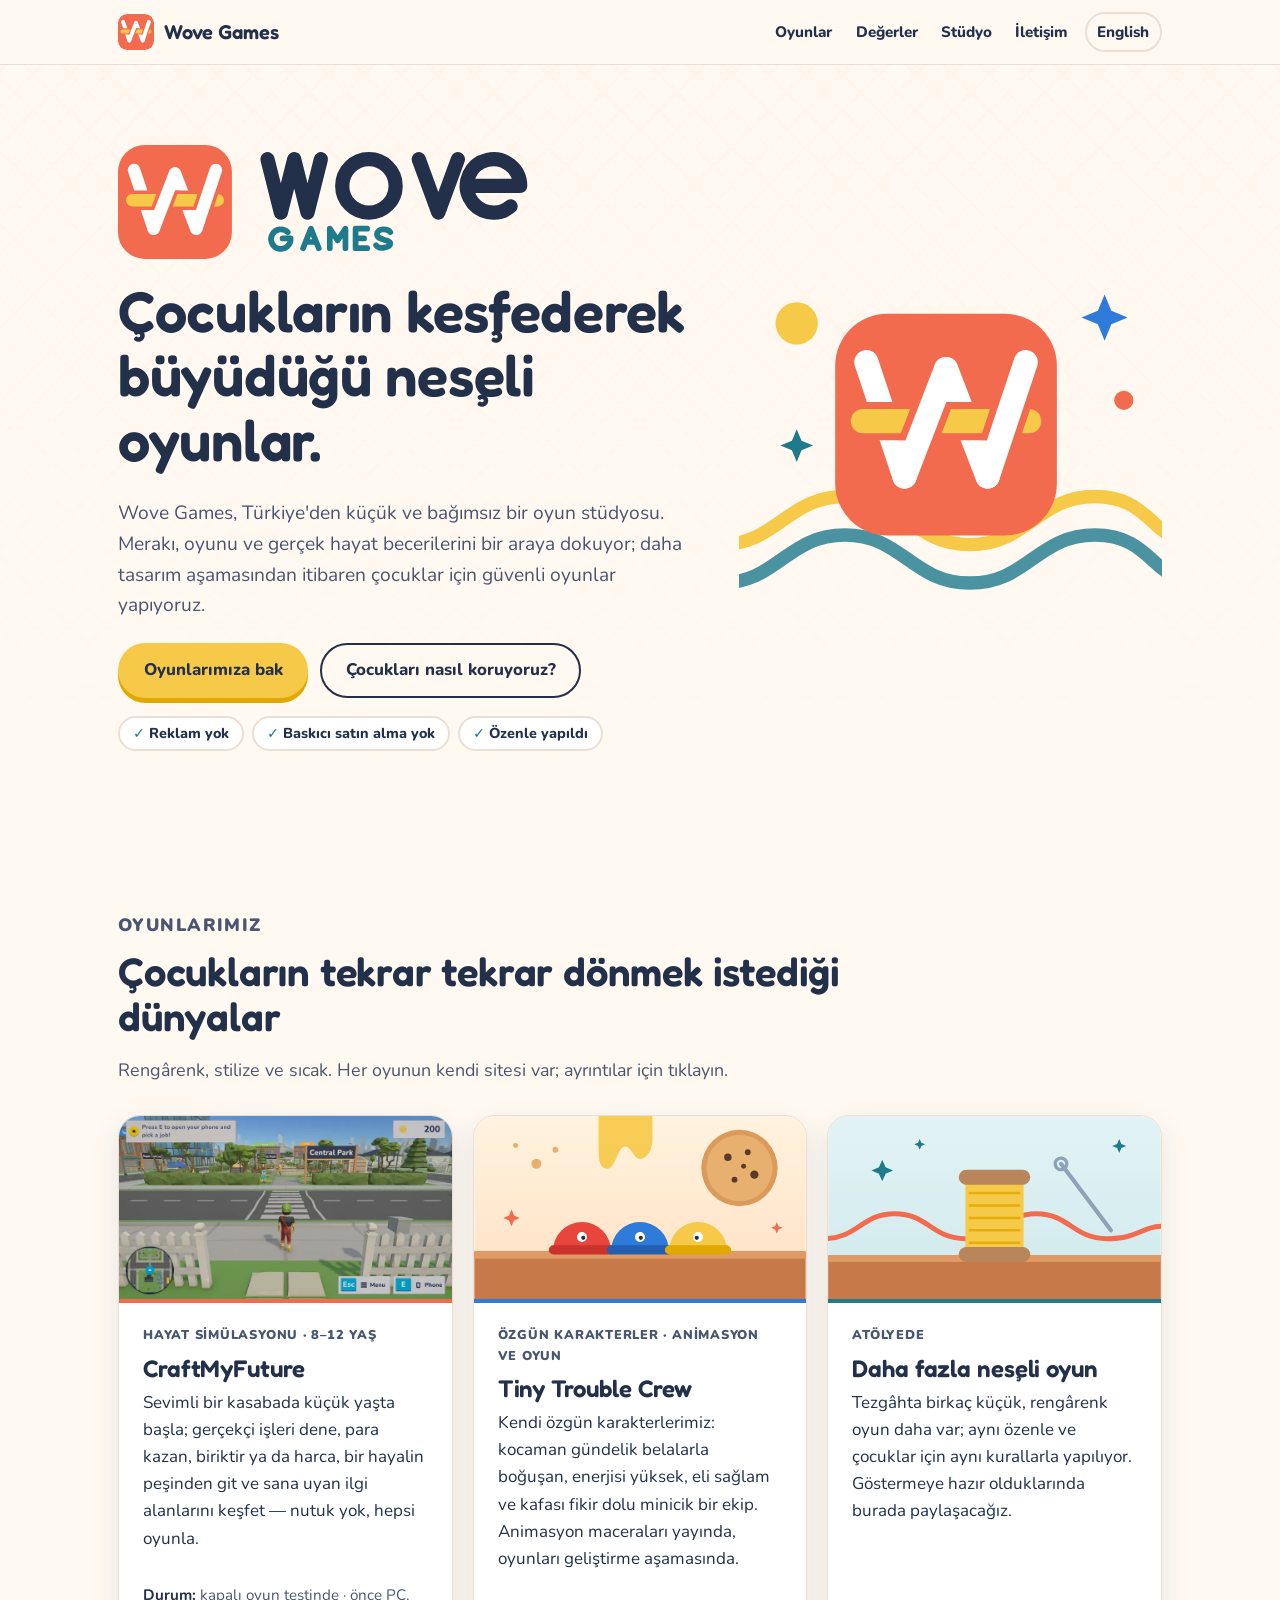
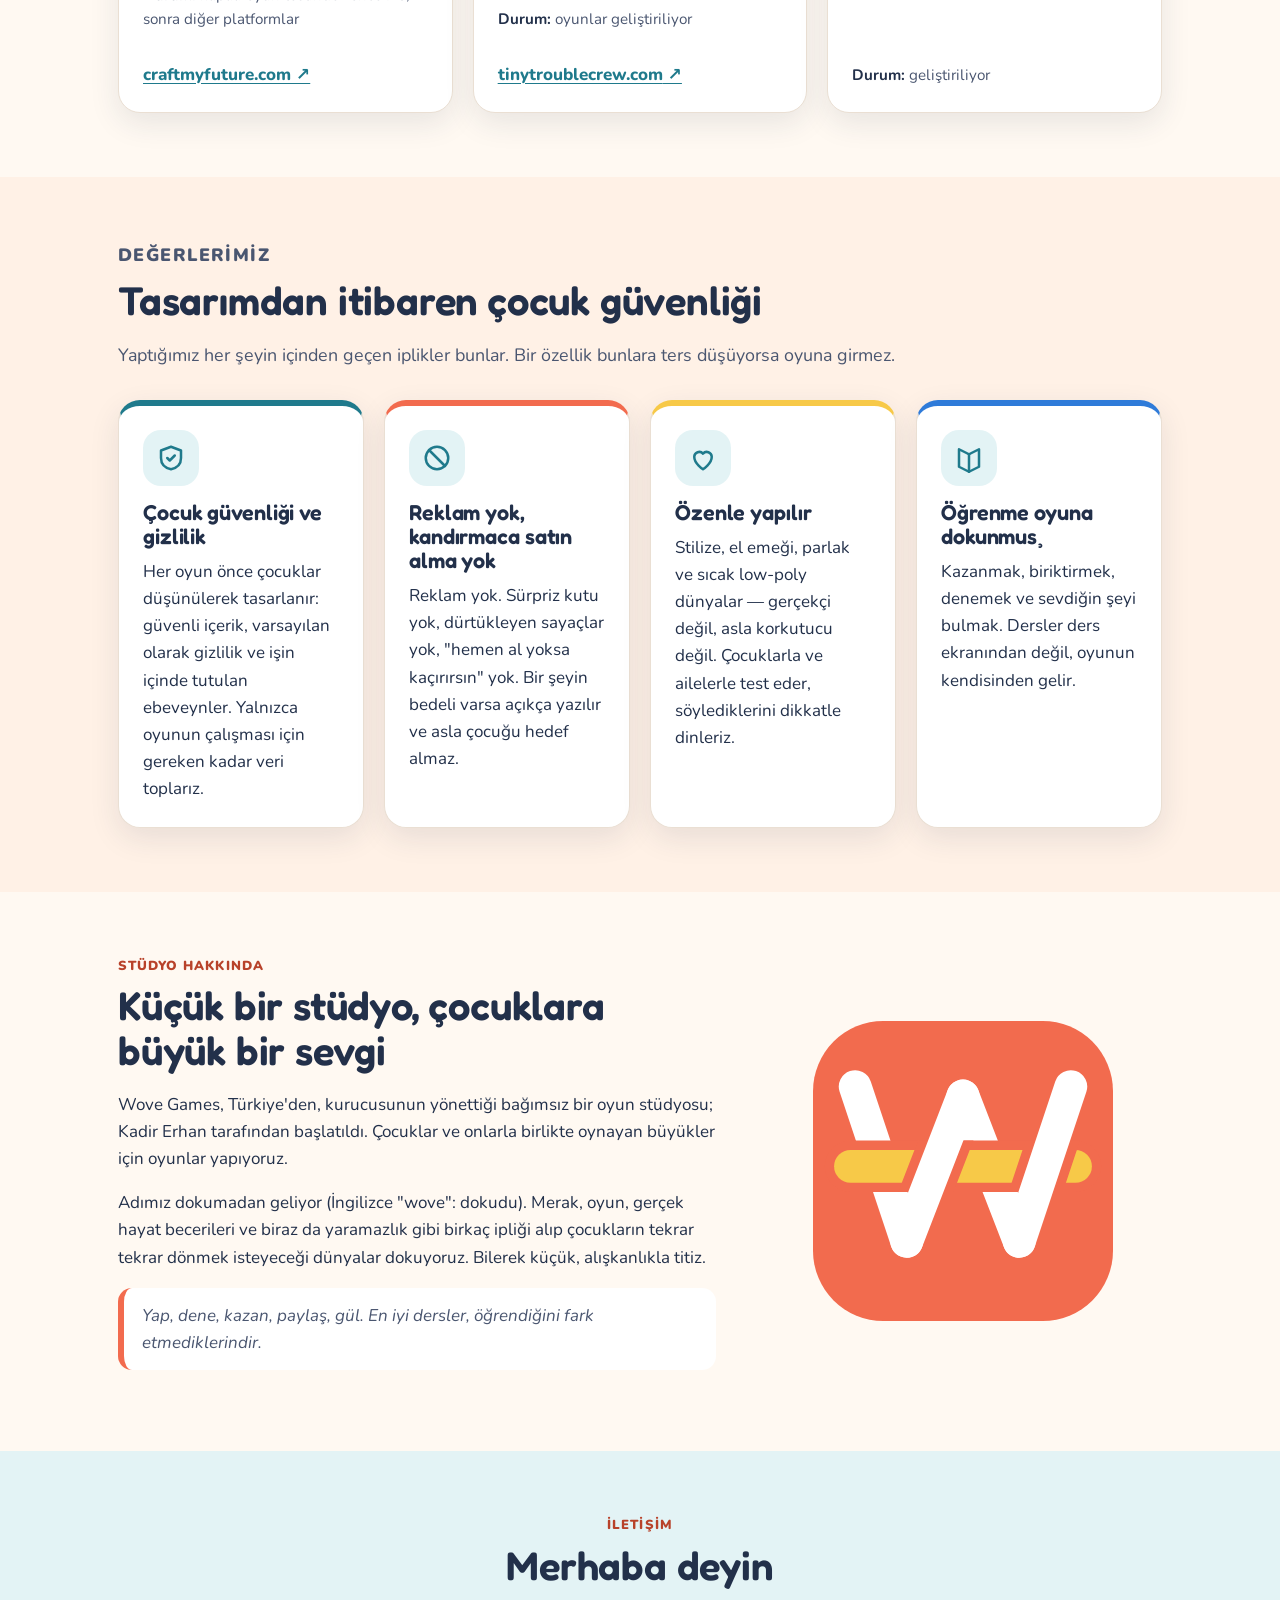
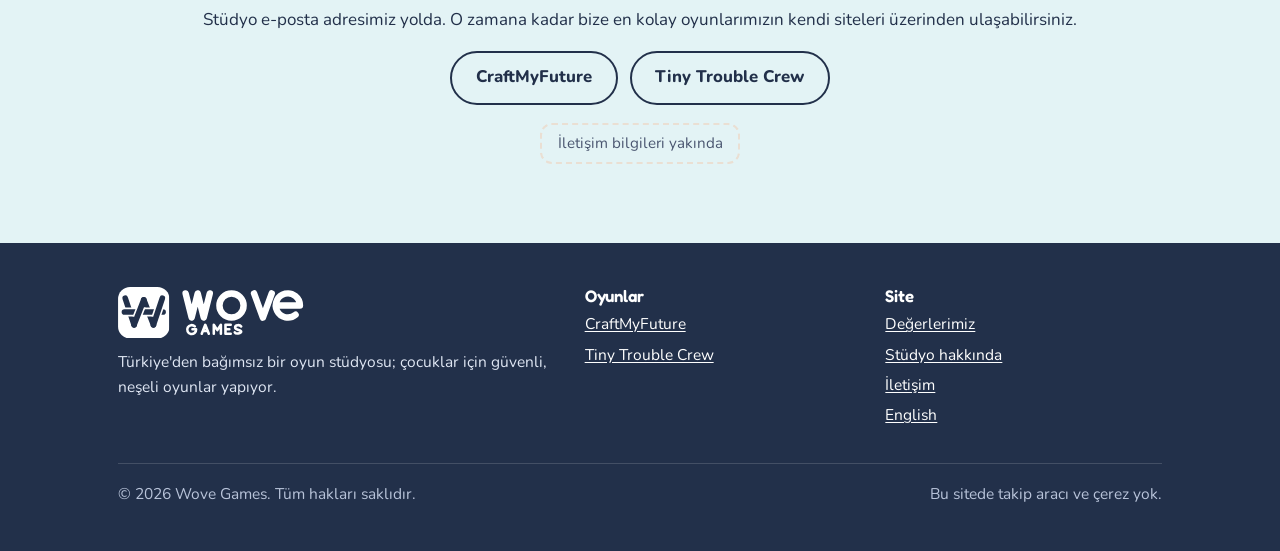
==== tr/index.html @ b37e40ab "Wove Games website and logo: initial static site Hand-written static site for wovegames.com (GitHub " ====
<!doctype html>
<html lang="tr">
<head>
<meta charset="utf-8">
<meta name="viewport" content="width=device-width, initial-scale=1">
<title>Wove Games — Çocukların keşfederek büyüdüğü neşeli oyunlar</title>
<meta name="description" content="Wove Games, Türkiye'den küçük ve bağımsız bir oyun stüdyosu. CraftMyFuture ve Tiny Trouble Crew gibi çocuklar için güvenli, neşeli oyunlar yapıyoruz — reklam yok, baskıcı satın alma yok.">
<link rel="canonical" href="https://wovegames.com/tr/">
<link rel="alternate" hreflang="en" href="https://wovegames.com/">
<link rel="alternate" hreflang="tr" href="https://wovegames.com/tr/">
<link rel="alternate" hreflang="x-default" href="https://wovegames.com/">
<meta name="theme-color" content="#F26B4E">
<link rel="icon" href="/favicon.svg" type="image/svg+xml">
<link rel="apple-touch-icon" href="/assets/logo-mark-512.png">
<meta property="og:type" content="website">
<meta property="og:site_name" content="Wove Games">
<meta property="og:title" content="Wove Games — Çocukların keşfederek büyüdüğü neşeli oyunlar">
<meta property="og:description" content="Türkiye'den küçük ve bağımsız bir oyun stüdyosu: CraftMyFuture, Tiny Trouble Crew ve atölyede hazırlanan başka neşeli oyunlar.">
<meta property="og:url" content="https://wovegames.com/tr/">
<meta property="og:image" content="https://wovegames.com/assets/og.png">
<meta property="og:image:width" content="1200">
<meta property="og:image:height" content="630">
<meta property="og:image:alt" content="Wove Games logosu: içinden bir iplik geçirilmiş W harfi">
<meta property="og:locale" content="tr_TR">
<meta property="og:locale:alternate" content="en_US">
<meta name="twitter:card" content="summary_large_image">
<link rel="preconnect" href="https://fonts.googleapis.com">
<link rel="preconnect" href="https://fonts.gstatic.com" crossorigin>
<link rel="stylesheet" href="https://fonts.googleapis.com/css2?family=Fredoka:wght@600&family=Nunito:wght@400;700;800;900&display=swap">
<link rel="stylesheet" href="/assets/css/site.css">
</head>
<body>
<a class="skip-link" href="#main">İçeriğe geç</a>
<header class="site-header">
 <div class="wrap">
  <a class="brand" href="/tr/"><img src="/assets/logo-mark.svg" alt="" width="36" height="36">Wove Games</a>
  <nav class="nav" aria-label="Ana menü">
   <ul><li><a href="#games">Oyunlar</a></li><li><a href="#values">Değerler</a></li><li><a href="#studio">Stüdyo</a></li><li><a href="#contact">İletişim</a></li></ul>
   <a class="lang" href="/" hreflang="en" lang="en">English</a>
  </nav>
 </div>
</header>

<main id="main">
<section class="hero" aria-labelledby="hero-title">
 <div class="wrap">
  <div>
   <svg class="hero-logo" viewBox="0 0 236 64" role="img" aria-label="Wove Games">
    <rect width="64" height="64" rx="15" fill="#F26B4E"/>
    <g fill="none" stroke-width="7" stroke-linecap="round" stroke-linejoin="round">
     <path d="M9 14l11 33M32 16l12 31" stroke="#fff"/>
     <path d="M8 31H56" stroke="#F26B4E" stroke-width="11"/>
     <path d="M8 31H56" stroke="#F7C948"/>
     <g clip-path="url(#hero-band)"><path d="M20 47l12-31M44 47l11-33" stroke="#F26B4E" stroke-width="11"/></g>
     <path d="M20 47l12-31M44 47l11-33" stroke="#fff"/>
    </g>
    <clipPath id="hero-band"><rect y="25.5" width="64" height="11"/></clipPath>
    <g transform="translate(84 8)" fill="none" stroke="currentColor" stroke-width="8" stroke-linecap="round" stroke-linejoin="round">
     <path d="M0 0l7.5 30 7.5-30 7.5 30 7.5-30"/><circle cx="57" cy="15" r="15"/><path d="M85 0l11 30 11-30"/><path d="M112 15h30a15 15 0 1 0-5.4 11.5"/>
    </g>
    <g transform="translate(86 47)" fill="none" stroke="#1F7A8C" stroke-width="3.2" stroke-linecap="round" stroke-linejoin="round">
     <path d="M9.4 2a5.5 5.5 0 1 0 1.6 3.5h-4.5"/><path d="M18 11l4.4-11 4.4 11M19.8 7.5h5.2"/><path d="M33 11V0l4.4 6.6L41.8 0v11"/><path d="M54 0h-6.5v11h6.5M47.5 5.5h4.8"/><path d="M67 2c-1.5-2.3-7.5-2.3-7.5 1.2S67 6 67 8.3 60.5 12 59 9.3"/>
    </g>
   </svg>
   <h1 id="hero-title">Çocukların keşfederek büyüdüğü neşeli oyunlar.</h1>
   <p class="lead">Wove Games, Türkiye'den küçük ve bağımsız bir oyun stüdyosu. Merakı, oyunu ve gerçek hayat becerilerini bir araya dokuyor; daha tasarım aşamasından itibaren çocuklar için güvenli oyunlar yapıyoruz.</p>
   <div class="hero-actions">
    <a class="btn btn-primary" href="#games">Oyunlarımıza bak</a>
    <a class="btn btn-outline" href="#values">Çocukları nasıl koruyoruz?</a>
   </div>
   <ul class="pills" aria-label="Sözlerimiz"><li>Reklam yok</li><li>Baskıcı satın alma yok</li><li>Özenle yapıldı</li></ul>
  </div>
  <svg class="hero-art" viewBox="0 0 440 400" aria-hidden="true" focusable="false">
   <path d="M-20 300c60 0 70-50 130-50s70 50 130 50 70-50 130-50 60 50 110 50" fill="none" stroke="#F7C948" stroke-width="14" stroke-linecap="round"/>
   <path d="M-20 340c60 0 70-50 130-50s70 50 130 50 70-50 130-50 60 50 110 50" fill="none" stroke="#1F7A8C" stroke-width="14" stroke-linecap="round" opacity=".8"/>
   <g transform="translate(100 60) scale(3.6)">
    <rect width="64" height="64" rx="15" fill="#F26B4E"/>
    <g fill="none" stroke-width="7" stroke-linecap="round" stroke-linejoin="round">
     <path d="M9 14l11 33M32 16l12 31" stroke="#fff"/>
     <path d="M8 31H56" stroke="#F26B4E" stroke-width="11"/>
     <path d="M8 31H56" stroke="#F7C948"/>
     <g clip-path="url(#art-band)"><path d="M20 47l12-31M44 47l11-33" stroke="#F26B4E" stroke-width="11"/></g>
     <path d="M20 47l12-31M44 47l11-33" stroke="#fff"/>
    </g>
    <clipPath id="art-band"><rect y="25.5" width="64" height="11"/></clipPath>
   </g>
   <circle cx="60" cy="70" r="22" fill="#F7C948"/>
   <path d="M380 40l7 17 17 7-17 7-7 17-7-17-17-7 17-7z" fill="#2F7BD9"/>
   <path d="M60 180l5 12 12 5-12 5-5 12-5-12-12-5 12-5z" fill="#1F7A8C"/>
   <circle cx="400" cy="150" r="10" fill="#F26B4E"/>
  </svg>
 </div>
</section>

<section class="section" id="games" aria-labelledby="games-title">
 <div class="wrap">
  <div class="section-head">
   <p class="eyebrow">Oyunlarımız</p>
   <h2 id="games-title">Çocukların tekrar tekrar dönmek istediği dünyalar</h2>
   <p>Rengârenk, stilize ve sıcak. Her oyunun kendi sitesi var; ayrıntılar için tıklayın.</p>
  </div>
  <div class="grid grid-3">
   <article class="card game coral">
    <img src="/assets/img/craftmyfuture.webp" srcset="/assets/img/craftmyfuture.webp 800w, /assets/img/craftmyfuture-1600.webp 1600w" sizes="(min-width: 980px) 33vw, (min-width: 640px) 50vw, 100vw" width="1600" height="900" alt="CraftMyFuture'ın kasabası CraftVille'de parkın önünde duran yeşil şapkalı bir çocuk" loading="lazy" decoding="async">
    <div class="game-body">
     <span class="tag">Hayat simülasyonu · 8–12 yaş</span>
     <h3>CraftMyFuture</h3>
     <p>Sevimli bir kasabada küçük yaşta başla; gerçekçi işleri dene, para kazan, biriktir ya da harca, bir hayalin peşinden git ve sana uyan ilgi alanlarını keşfet — nutuk yok, hepsi oyunla.</p>
     <p class="status"><strong>Durum:</strong> kapalı oyun testinde · önce PC, sonra diğer platformlar</p>
     <p class="cta"><a href="https://craftmyfuture.com/tr/" rel="noopener">craftmyfuture.com</a></p>
    </div>
   </article>
   <article class="card game blue">
    <img src="/assets/img/tiny-trouble-crew.svg" width="800" height="450" alt="Kocaman bir mutfak masasının kenarından bakan kırmızı, mavi ve sarı üç minik kask" loading="lazy" decoding="async">
    <div class="game-body">
     <span class="tag">Özgün karakterler · animasyon ve oyun</span>
     <h3>Tiny Trouble Crew</h3>
     <p>Kendi özgün karakterlerimiz: kocaman gündelik belalarla boğuşan, enerjisi yüksek, eli sağlam ve kafası fikir dolu minicik bir ekip. Animasyon maceraları yayında, oyunları geliştirme aşamasında.</p>
     <p class="status"><strong>Durum:</strong> oyunlar geliştiriliyor</p>
     <p class="cta"><a href="https://tinytroublecrew.com/tr/" rel="noopener">tinytroublecrew.com</a></p>
    </div>
   </article>
   <article class="card game teal">
    <img src="/assets/img/workshop.svg" width="800" height="450" alt="Çalışma tezgâhında bir iplik makarası ve birkaç parıltı" loading="lazy" decoding="async">
    <div class="game-body">
     <span class="tag">Atölyede</span>
     <h3>Daha fazla neşeli oyun</h3>
     <p>Tezgâhta birkaç küçük, rengârenk oyun daha var; aynı özenle ve çocuklar için aynı kurallarla yapılıyor. Göstermeye hazır olduklarında burada paylaşacağız.</p>
     <p class="status"><strong>Durum:</strong> geliştiriliyor</p>
    </div>
   </article>
  </div>
 </div>
</section>

<section class="section section-tint" id="values" aria-labelledby="values-title">
 <div class="wrap">
  <div class="section-head">
   <p class="eyebrow">Değerlerimiz</p>
   <h2 id="values-title">Tasarımdan itibaren çocuk güvenliği</h2>
   <p>Yaptığımız her şeyin içinden geçen iplikler bunlar. Bir özellik bunlara ters düşüyorsa oyuna girmez.</p>
  </div>
  <div class="grid grid-4">
   <article class="card value">
    <div class="icon-bubble" aria-hidden="true"><svg viewBox="0 0 24 24" fill="none" stroke="currentColor" stroke-width="2" stroke-linecap="round" stroke-linejoin="round"><path d="M12 3l8 3v6c0 5-3.5 8-8 9-4.5-1-8-4-8-9V6z"/><path d="M9 12l2 2 4-4"/></svg></div>
    <h3>Çocuk güvenliği ve gizlilik</h3>
    <p>Her oyun önce çocuklar düşünülerek tasarlanır: güvenli içerik, varsayılan olarak gizlilik ve işin içinde tutulan ebeveynler. Yalnızca oyunun çalışması için gereken kadar veri toplarız.</p>
   </article>
   <article class="card value">
    <div class="icon-bubble" aria-hidden="true"><svg viewBox="0 0 24 24" fill="none" stroke="currentColor" stroke-width="2" stroke-linecap="round" stroke-linejoin="round"><circle cx="12" cy="12" r="9"/><path d="M5.6 5.6l12.8 12.8"/></svg></div>
    <h3>Reklam yok, kandırmaca satın alma yok</h3>
    <p>Reklam yok. Sürpriz kutu yok, dürtükleyen sayaçlar yok, "hemen al yoksa kaçırırsın" yok. Bir şeyin bedeli varsa açıkça yazılır ve asla çocuğu hedef almaz.</p>
   </article>
   <article class="card value">
    <div class="icon-bubble" aria-hidden="true"><svg viewBox="0 0 24 24" fill="none" stroke="currentColor" stroke-width="2" stroke-linecap="round" stroke-linejoin="round"><path d="M12 21s-7-4.5-7-10a4 4 0 0 1 7-2.5A4 4 0 0 1 19 11c0 5.5-7 10-7 10z"/></svg></div>
    <h3>Özenle yapılır</h3>
    <p>Stilize, el emeği, parlak ve sıcak low-poly dünyalar — gerçekçi değil, asla korkutucu değil. Çocuklarla ve ailelerle test eder, söylediklerini dikkatle dinleriz.</p>
   </article>
   <article class="card value">
    <div class="icon-bubble" aria-hidden="true"><svg viewBox="0 0 24 24" fill="none" stroke="currentColor" stroke-width="2" stroke-linecap="round" stroke-linejoin="round"><path d="M4 19V5l8 4 8-4v14l-8 4z"/><path d="M12 9v14"/></svg></div>
    <h3>Öğrenme oyuna dokunmuş</h3>
    <p>Kazanmak, biriktirmek, denemek ve sevdiğin şeyi bulmak. Dersler ders ekranından değil, oyunun kendisinden gelir.</p>
   </article>
  </div>
 </div>
</section>

<section class="section" id="studio" aria-labelledby="studio-title">
 <div class="wrap about">
  <div>
   <p class="eyebrow">Stüdyo hakkında</p>
   <h2 id="studio-title">Küçük bir stüdyo, çocuklara büyük bir sevgi</h2>
   <p>Wove Games, Türkiye'den, kurucusunun yönettiği bağımsız bir oyun stüdyosu; Kadir Erhan tarafından başlatıldı. Çocuklar ve onlarla birlikte oynayan büyükler için oyunlar yapıyoruz.</p>
   <p>Adımız dokumadan geliyor (İngilizce "wove": dokudu). Merak, oyun, gerçek hayat becerileri ve biraz da yaramazlık gibi birkaç ipliği alıp çocukların tekrar tekrar dönmek isteyeceği dünyalar dokuyoruz. Bilerek küçük, alışkanlıkla titiz.</p>
   <p class="weave-note">Yap, dene, kazan, paylaş, gül. En iyi dersler, öğrendiğini fark etmediklerindir.</p>
  </div>
  <img class="about-mark" src="/assets/logo-mark.svg" alt="Wove Games işareti: mercan zemin üzerinde beyaz bir W ve bacaklarının altından üstünden geçen sarı bir iplik" width="300" height="300" loading="lazy">
 </div>
</section>

<section class="section section-teal contact" id="contact" aria-labelledby="contact-title">
 <div class="wrap">
  <p class="eyebrow">İletişim</p>
  <h2 id="contact-title">Merhaba deyin</h2>
  <p>Stüdyo e-posta adresimiz yolda. O zamana kadar bize en kolay oyunlarımızın kendi siteleri üzerinden ulaşabilirsiniz.</p>
  <!-- TODO: contact email -->
  <div class="links">
   <a class="btn btn-outline" href="https://craftmyfuture.com/tr/" rel="noopener">CraftMyFuture</a>
   <a class="btn btn-outline" href="https://tinytroublecrew.com/tr/" rel="noopener">Tiny Trouble Crew</a>
  </div>
  <p class="placeholder">İletişim bilgileri yakında</p>
 </div>
</section>
</main>

<footer class="site-footer">
 <div class="wrap">
  <div class="footer-grid">
   <div>
    <svg class="footer-logo" viewBox="0 0 236 64" role="img" aria-label="Wove Games">
     <mask id="foot-mask" maskUnits="userSpaceOnUse" x="0" y="0" width="64" height="64">
      <rect width="64" height="64" fill="#fff"/>
      <g fill="none" stroke-width="7" stroke-linecap="round" stroke-linejoin="round">
       <path d="M9 14l11 33M32 16l12 31" stroke="#000"/><path d="M8 31H56" stroke="#fff" stroke-width="11"/><path d="M8 31H56" stroke="#000"/>
       <g clip-path="url(#foot-band)"><path d="M20 47l12-31M44 47l11-33" stroke="#fff" stroke-width="11"/></g><path d="M20 47l12-31M44 47l11-33" stroke="#000"/>
      </g>
     </mask>
     <clipPath id="foot-band"><rect y="25.5" width="64" height="11"/></clipPath>
     <rect width="64" height="64" rx="15" fill="currentColor" mask="url(#foot-mask)"/>
     <g transform="translate(84 8)" fill="none" stroke="currentColor" stroke-width="8" stroke-linecap="round" stroke-linejoin="round"><path d="M0 0l7.5 30 7.5-30 7.5 30 7.5-30"/><circle cx="57" cy="15" r="15"/><path d="M85 0l11 30 11-30"/><path d="M112 15h30a15 15 0 1 0-5.4 11.5"/></g>
     <g transform="translate(86 47)" fill="none" stroke="currentColor" stroke-width="3.2" stroke-linecap="round" stroke-linejoin="round"><path d="M9.4 2a5.5 5.5 0 1 0 1.6 3.5h-4.5"/><path d="M18 11l4.4-11 4.4 11M19.8 7.5h5.2"/><path d="M33 11V0l4.4 6.6L41.8 0v11"/><path d="M54 0h-6.5v11h6.5M47.5 5.5h4.8"/><path d="M67 2c-1.5-2.3-7.5-2.3-7.5 1.2S67 6 67 8.3 60.5 12 59 9.3"/></g>
    </svg>
    <p>Türkiye'den bağımsız bir oyun stüdyosu; çocuklar için güvenli, neşeli oyunlar yapıyor.</p>
   </div>
   <div>
    <h2>Oyunlar</h2>
    <ul>
     <li><a href="https://craftmyfuture.com/tr/" rel="noopener">CraftMyFuture</a></li>
     <li><a href="https://tinytroublecrew.com/tr/" rel="noopener">Tiny Trouble Crew</a></li>
    </ul>
   </div>
   <div>
    <h2>Site</h2>
    <ul>
     <li><a href="#values">Değerlerimiz</a></li>
     <li><a href="#studio">Stüdyo hakkında</a></li>
     <li><a href="#contact">İletişim</a></li>
     <li><a href="/" hreflang="en" lang="en">English</a></li>
    </ul>
   </div>
  </div>
  <p class="copyright"><span>© 2026 Wove Games. Tüm hakları saklıdır.</span><span>Bu sitede takip aracı ve çerez yok.</span></p>
 </div>
</footer>
</body>
</html>
---- assets/css/site.css ----
/* Wove Games — one stylesheet, mobile first, no build step */
:root {
  --ink: #22304A;
  --ink-soft: #4A5670;
  --bg: #FFF9F2;
  --surface: #FFFFFF;
  --surface-2: #FFF1E6;
  --line: #EADFD3;
  --coral: #F26B4E;
  --coral-deep: #B8422A;
  --sun: #F7C948;
  --sun-deep: #E0A800;
  --teal: #1F7A8C;
  --teal-deep: #166070;
  --teal-light: #E3F3F5;
  --blue: #2F7BD9;
  --focus: #7C3AED;
  --radius: 22px;
  --shadow: 0 10px 30px rgba(34, 48, 74, .10);
  --header-bg: rgba(255, 249, 242, .92);
  --max: 1100px;
  color-scheme: light;
}
@media (prefers-color-scheme: dark) {
  :root:not([data-theme="light"]) {
    --ink: #EDF0F7;
    --ink-soft: #B9C2D6;
    --bg: #151A28;
    --surface: #1F2538;
    --surface-2: #2A2234;
    --line: #2F3850;
    --coral-deep: #FF8F75;
    --teal: #5CC3D5;
    --teal-deep: #8ADCE9;
    --teal-light: #1C3A42;
    --focus: #C4B5FD;
    --shadow: 0 10px 30px rgba(0, 0, 0, .35);
    --header-bg: rgba(21, 26, 40, .92);
    color-scheme: dark;
  }
}
:root[data-theme="dark"] {
  --ink: #EDF0F7;
  --ink-soft: #B9C2D6;
  --bg: #151A28;
  --surface: #1F2538;
  --surface-2: #2A2234;
  --line: #2F3850;
  --coral-deep: #FF8F75;
  --teal: #5CC3D5;
  --teal-deep: #8ADCE9;
  --teal-light: #1C3A42;
  --focus: #C4B5FD;
  --shadow: 0 10px 30px rgba(0, 0, 0, .35);
  --header-bg: rgba(21, 26, 40, .92);
  color-scheme: dark;
}

*, *::before, *::after { box-sizing: border-box; }
html { scroll-behavior: smooth; -webkit-text-size-adjust: 100%; }
body {
  margin: 0;
  font-family: "Nunito", system-ui, -apple-system, "Segoe UI", Roboto, Arial, sans-serif;
  font-size: 1.0625rem;
  line-height: 1.6;
  color: var(--ink);
  background: var(--bg);
  overflow-x: hidden;
}
img, svg { max-width: 100%; height: auto; display: block; }
a { color: var(--teal); text-underline-offset: .15em; }
a:hover { color: var(--teal-deep); }
h1, h2, h3 { font-family: "Fredoka", "Nunito", system-ui, sans-serif; line-height: 1.12; margin: 0 0 .45em; font-weight: 600; letter-spacing: -.005em; }
h1 { font-size: clamp(2.1rem, 6.5vw, 3.6rem); }
h2 { font-size: clamp(1.7rem, 4.5vw, 2.5rem); }
h3 { font-size: 1.35rem; }
p { margin: 0 0 1em; }
:focus-visible { outline: 3px solid var(--focus); outline-offset: 3px; border-radius: 8px; }

.visually-hidden { position: absolute !important; width: 1px; height: 1px; overflow: hidden; clip: rect(0 0 0 0); white-space: nowrap; }
.skip-link { position: absolute; left: 16px; top: -60px; z-index: 100; background: var(--ink); color: var(--bg); padding: .6em 1em; border-radius: 10px; font-weight: 800; }
.skip-link:focus { top: 12px; }

.wrap { width: 100%; max-width: var(--max); margin: 0 auto; padding: 0 16px; }
@media (min-width: 720px) { .wrap { padding: 0 28px; } }

/* Header */
.site-header { position: sticky; top: 0; z-index: 50; background: var(--header-bg); backdrop-filter: saturate(1.4) blur(8px); border-bottom: 1px solid var(--line); }
.site-header .wrap { display: flex; align-items: center; gap: 10px 16px; min-height: 64px; flex-wrap: wrap; padding-top: 8px; padding-bottom: 8px; }
.brand { display: inline-flex; align-items: center; gap: 10px; font-family: "Fredoka", "Nunito", sans-serif; font-weight: 600; font-size: 1.25rem; color: var(--ink); text-decoration: none; }
.brand img { width: 36px; height: 36px; border-radius: 9px; }
.nav { margin-left: auto; display: flex; align-items: center; gap: 2px; flex-wrap: wrap; }
.nav ul { list-style: none; margin: 0; padding: 0; display: flex; gap: 2px; flex-wrap: wrap; }
.nav a { display: inline-block; padding: .4em .7em; border-radius: 999px; font-weight: 800; color: var(--ink); text-decoration: none; font-size: .95rem; }
.nav a:hover { background: var(--teal-light); color: var(--ink); }
.nav .lang { border: 2px solid var(--line); margin-left: 4px; }
@media (max-width: 479px) { .nav ul { display: none; } }

/* Buttons */
.btn { display: inline-flex; align-items: center; justify-content: center; gap: .5em; min-height: 50px; padding: .7em 1.4em; border-radius: 999px; font: inherit; font-weight: 800; font-size: 1.05rem; text-decoration: none; cursor: pointer; border: 2px solid transparent; transition: transform .15s ease, box-shadow .15s ease; }
.btn:hover { transform: translateY(-2px); }
.btn-primary { background: var(--sun); color: #22304A; box-shadow: 0 5px 0 var(--sun-deep); }
.btn-primary:hover { color: #22304A; box-shadow: 0 7px 0 var(--sun-deep); }
.btn-outline { background: transparent; color: var(--ink); border-color: var(--ink); }
.btn-outline:hover { color: var(--ink); background: var(--surface); }

/* Hero */
.hero { position: relative; overflow: hidden; padding: 56px 0 72px; }
.hero::before {
  content: ""; position: absolute; inset: 0; z-index: 0; opacity: .55; pointer-events: none;
  background:
    repeating-linear-gradient(45deg, transparent 0 22px, var(--surface-2) 22px 26px),
    repeating-linear-gradient(-45deg, transparent 0 22px, var(--surface-2) 22px 26px);
  mask-image: linear-gradient(180deg, rgba(0,0,0,.9), transparent 85%);
  -webkit-mask-image: linear-gradient(180deg, rgba(0,0,0,.9), transparent 85%);
}
.hero .wrap { position: relative; z-index: 1; display: grid; gap: 28px; align-items: center; }
.hero .wrap > * { min-width: 0; }
.hero-logo { width: min(100%, 420px); height: auto; margin-bottom: 20px; color: var(--ink); }
.hero p.lead { font-size: 1.2rem; max-width: 36em; color: var(--ink-soft); }
.hero-actions { display: flex; flex-wrap: wrap; gap: 12px; margin: 22px 0 18px; }
.pills { display: flex; flex-wrap: wrap; gap: 8px; list-style: none; padding: 0; margin: 0; }
.pills li { font-size: .9rem; font-weight: 800; padding: .3em .9em; border-radius: 999px; background: var(--surface); border: 2px solid var(--line); }
.pills li::before { content: "✓ "; color: var(--teal); }
.hero-art { justify-self: center; width: 100%; max-width: 440px; height: auto; }
@media (min-width: 900px) { .hero { padding: 80px 0 96px; } .hero .wrap { grid-template-columns: 1.15fr .85fr; gap: 48px; } }

/* Sections */
.section { padding: 64px 0; }
.section-tint { background: var(--surface-2); }
.section-teal { background: var(--teal-light); }
.section-head { max-width: 46em; margin-bottom: 30px; }
.section-head p { font-size: 1.12rem; color: var(--ink-soft); }
.eyebrow { font-weight: 900; text-transform: uppercase; letter-spacing: .08em; font-size: .82rem; color: var(--coral-deep); margin-bottom: .5em; }

.grid { display: grid; gap: 20px; }
@media (min-width: 640px) { .grid-2, .grid-3, .grid-4 { grid-template-columns: repeat(2, 1fr); } }
@media (min-width: 980px) { .grid-3 { grid-template-columns: repeat(3, 1fr); } .grid-4 { grid-template-columns: repeat(4, 1fr); } }

.card { background: var(--surface); border-radius: var(--radius); padding: 24px; box-shadow: var(--shadow); border: 1px solid var(--line); }
.card p:last-child { margin-bottom: 0; }

/* Game cards */
.game { display: flex; flex-direction: column; padding: 0; overflow: hidden; }
.game img, .game svg { width: 100%; aspect-ratio: 16 / 9; object-fit: cover; border-bottom: 4px solid var(--line); }
.game.coral img { border-bottom-color: var(--coral); }
.game.blue img { border-bottom-color: var(--blue); }
.game.teal img { border-bottom-color: var(--teal); }
.game-body { padding: 22px 24px 24px; display: flex; flex-direction: column; flex: 1; }
.game h3 { font-size: 1.5rem; margin-bottom: .25em; }
.game .tag { display: inline-block; font-size: .8rem; font-weight: 900; text-transform: uppercase; letter-spacing: .06em; color: var(--ink-soft); margin-bottom: 10px; }
.game .status { margin-top: auto; padding-top: 14px; font-size: .95rem; color: var(--ink-soft); }
.game .status strong { color: var(--ink); }
.game .cta { margin-top: 14px; }
.game .cta a { font-weight: 800; }
.game .cta a::after { content: " ↗"; }

/* Values */
.value { border-top: 6px solid var(--teal); }
.value:nth-child(2) { border-top-color: var(--coral); }
.value:nth-child(3) { border-top-color: var(--sun); }
.value:nth-child(4) { border-top-color: var(--blue); }
.icon-bubble { width: 56px; height: 56px; border-radius: 18px; display: grid; place-items: center; margin-bottom: 14px; background: var(--teal-light); color: var(--teal); }
.icon-bubble svg { width: 30px; height: 30px; }

/* About */
.about { display: grid; gap: 28px; align-items: center; }
@media (min-width: 900px) { .about { grid-template-columns: 1.2fr .8fr; gap: 48px; } }
.about-mark { justify-self: center; width: min(100%, 300px); }
.weave-note { background: var(--surface); border-left: 6px solid var(--coral); padding: 14px 18px; border-radius: 14px; font-style: italic; color: var(--ink-soft); }

/* Contact */
.contact { text-align: center; }
.contact .links { display: flex; flex-wrap: wrap; gap: 12px; justify-content: center; margin-top: 18px; }
.contact .placeholder { display: inline-block; border: 2px dashed var(--line); border-radius: 12px; padding: .4em 1em; color: var(--ink-soft); font-size: .95rem; margin-top: 18px; }

/* Footer */
.site-footer { background: #22304A; color: #DFE6F3; padding: 44px 0 28px; font-size: .97rem; }
.site-footer a { color: #fff; }
.site-footer a:hover { color: var(--sun); }
.footer-grid { display: grid; gap: 24px; }
@media (min-width: 760px) { .footer-grid { grid-template-columns: 1.6fr 1fr 1fr; } }
.site-footer h2 { font-size: 1.05rem; color: #fff; margin-bottom: .4em; }
.site-footer ul { list-style: none; padding: 0; margin: 0; }
.site-footer li { margin-bottom: .35em; }
.footer-logo { width: 190px; height: auto; color: #fff; margin-bottom: 12px; }
.copyright { margin-top: 30px; padding-top: 18px; border-top: 1px solid rgba(255, 255, 255, .15); color: #B8C3D9; display: flex; flex-wrap: wrap; gap: 8px 20px; justify-content: space-between; }

/* 404 */
.notfound { text-align: center; padding: 80px 0; }
.notfound .big { font-family: "Fredoka", sans-serif; font-size: clamp(4rem, 18vw, 8rem); font-weight: 600; color: var(--coral); line-height: 1; }

@media (prefers-reduced-motion: reduce) {
  html { scroll-behavior: auto; }
  *, *::before, *::after { transition: none !important; animation: none !important; }
  .btn:hover { transform: none; }
}
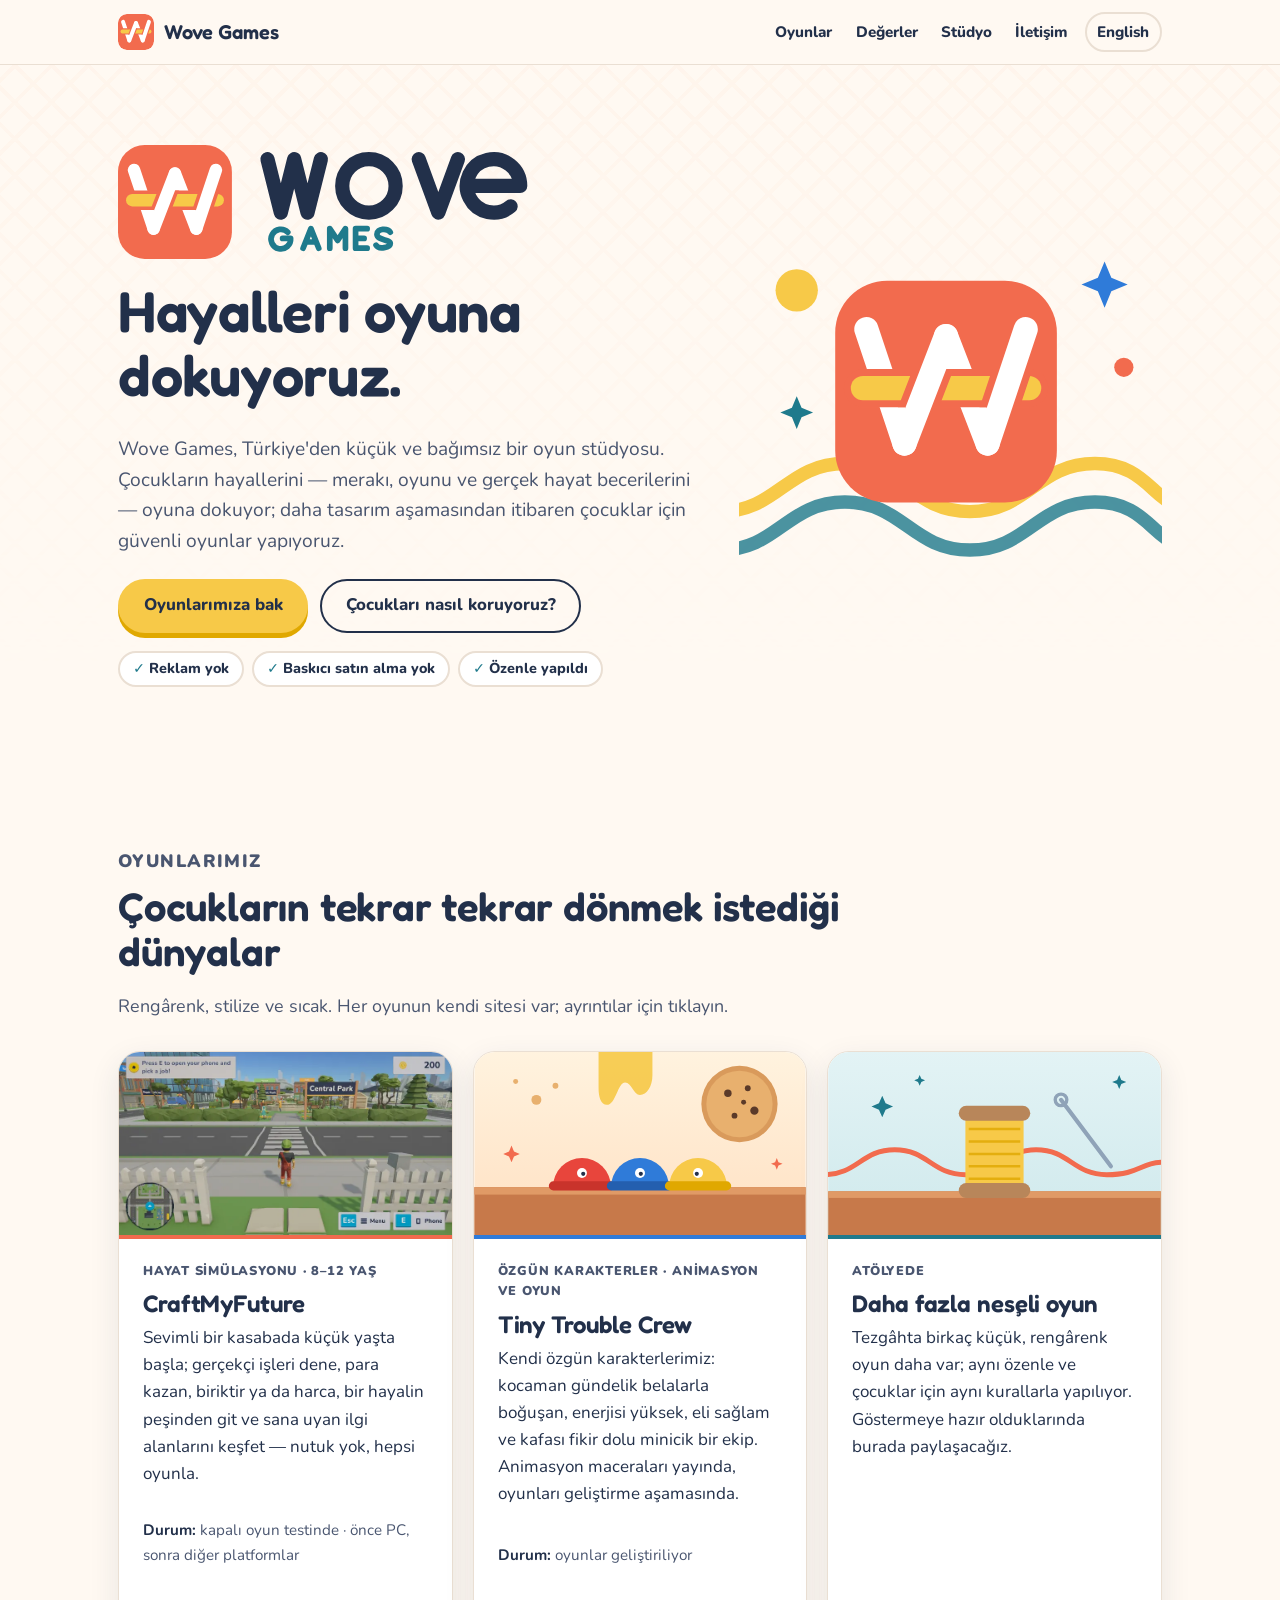
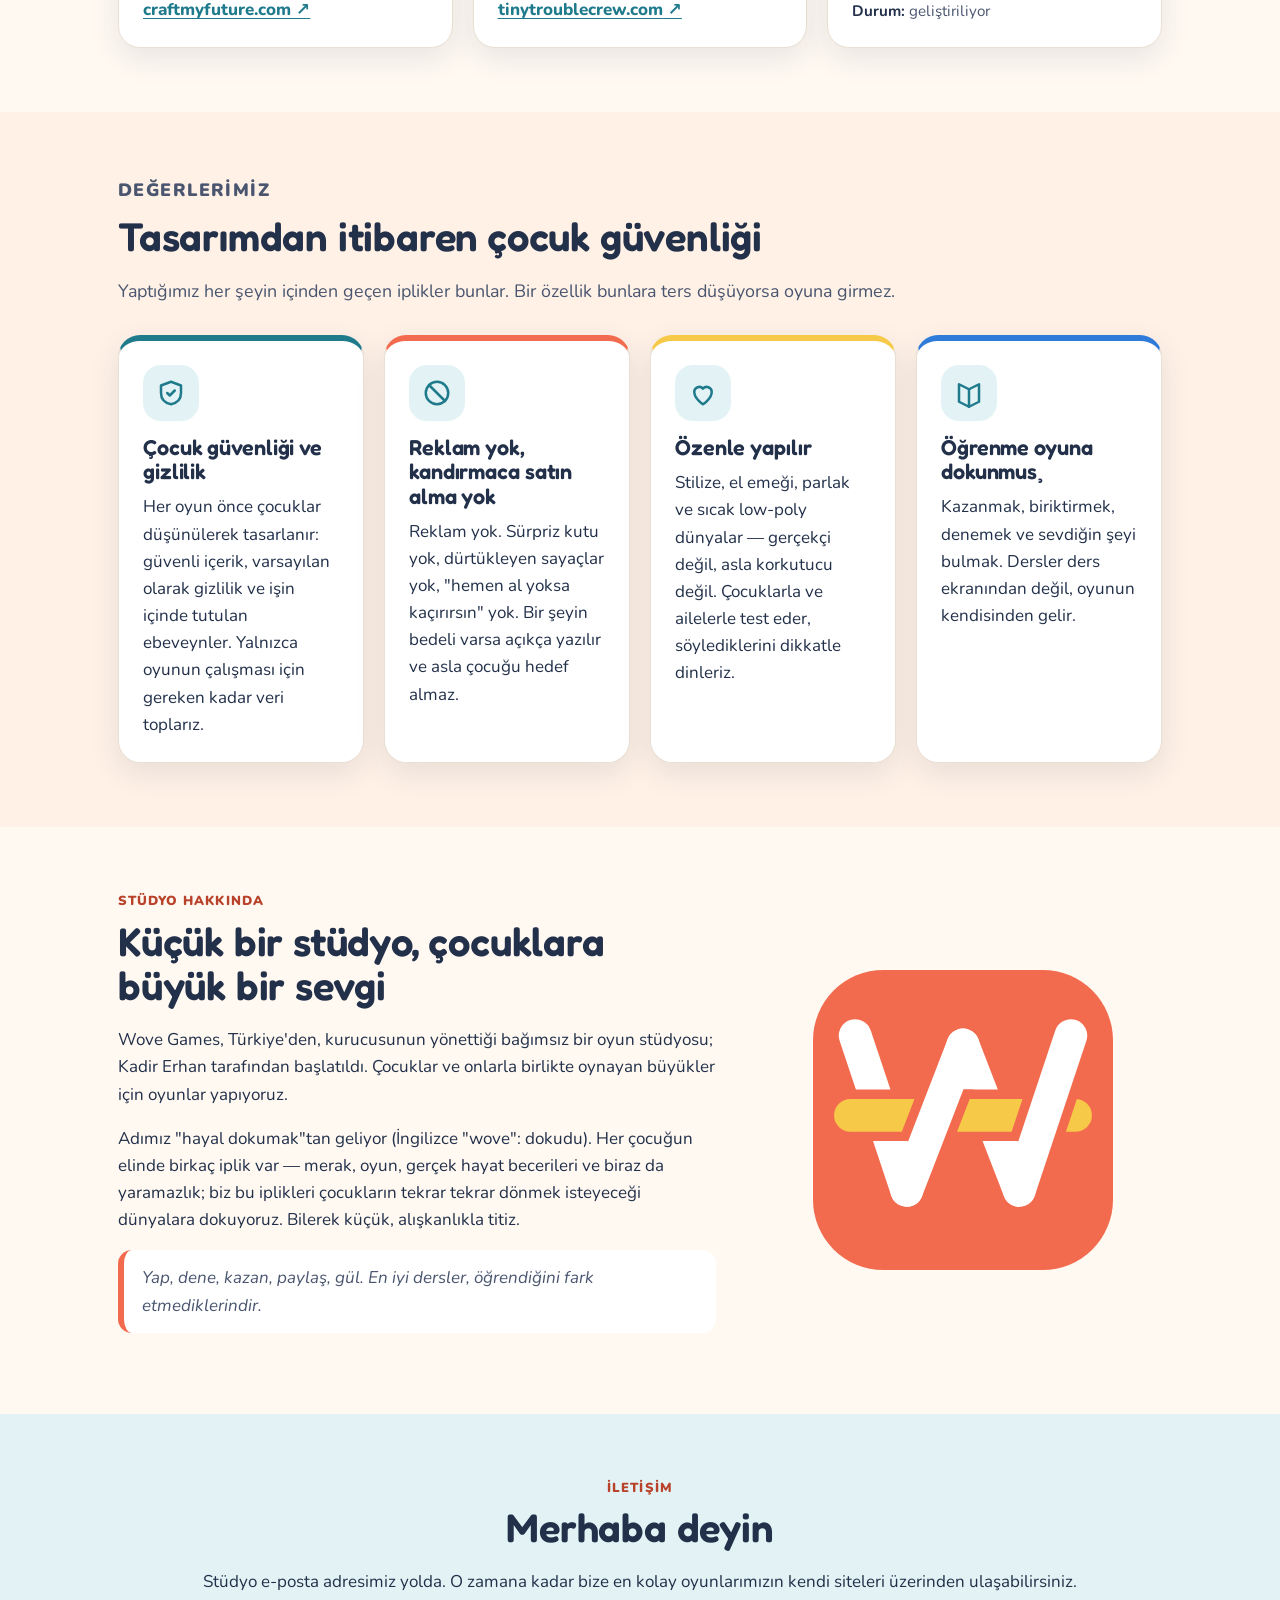
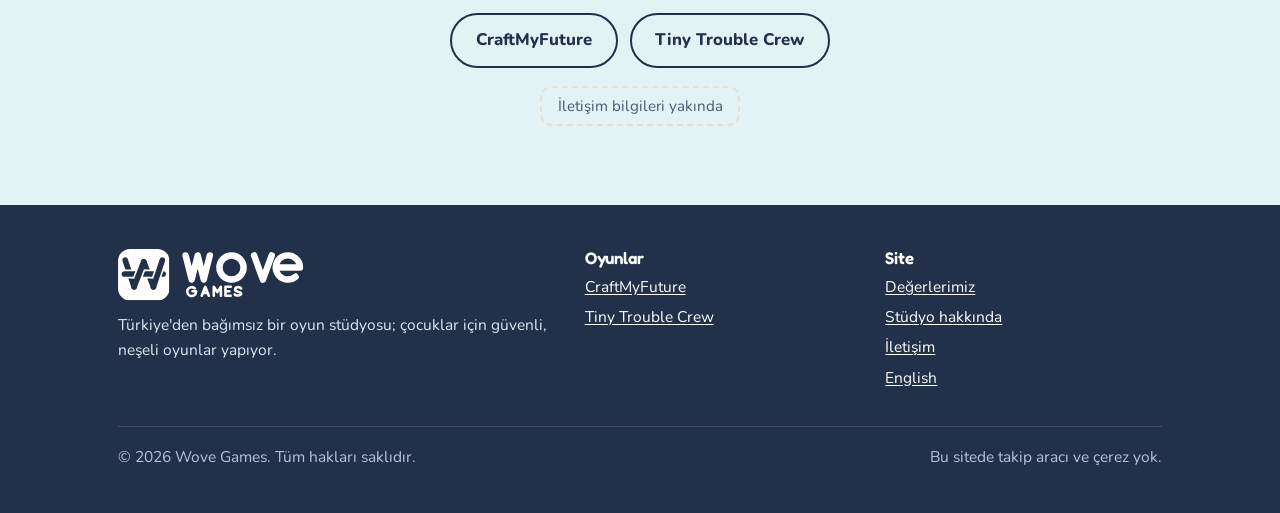
==== commit 33196035: "Copy: the name means weaving dreams (owner note) Co-Authored-By: Claude Fable 5.1 <noreply@anthropic" ====
--- a/tr/index.html
+++ b/tr/index.html
@@ -62,8 +62,8 @@
      <path d="M9.4 2a5.5 5.5 0 1 0 1.6 3.5h-4.5"/><path d="M18 11l4.4-11 4.4 11M19.8 7.5h5.2"/><path d="M33 11V0l4.4 6.6L41.8 0v11"/><path d="M54 0h-6.5v11h6.5M47.5 5.5h4.8"/><path d="M67 2c-1.5-2.3-7.5-2.3-7.5 1.2S67 6 67 8.3 60.5 12 59 9.3"/>
     </g>
    </svg>
-   <h1 id="hero-title">Çocukların keşfederek büyüdüğü neşeli oyunlar.</h1>
-   <p class="lead">Wove Games, Türkiye'den küçük ve bağımsız bir oyun stüdyosu. Merakı, oyunu ve gerçek hayat becerilerini bir araya dokuyor; daha tasarım aşamasından itibaren çocuklar için güvenli oyunlar yapıyoruz.</p>
+   <h1 id="hero-title">Hayalleri oyuna dokuyoruz.</h1>
+   <p class="lead">Wove Games, Türkiye'den küçük ve bağımsız bir oyun stüdyosu. Çocukların hayallerini — merakı, oyunu ve gerçek hayat becerilerini — oyuna dokuyor; daha tasarım aşamasından itibaren çocuklar için güvenli oyunlar yapıyoruz.</p>
    <div class="hero-actions">
     <a class="btn btn-primary" href="#games">Oyunlarımıza bak</a>
     <a class="btn btn-outline" href="#values">Çocukları nasıl koruyoruz?</a>
@@ -171,7 +171,7 @@
    <p class="eyebrow">Stüdyo hakkında</p>
    <h2 id="studio-title">Küçük bir stüdyo, çocuklara büyük bir sevgi</h2>
    <p>Wove Games, Türkiye'den, kurucusunun yönettiği bağımsız bir oyun stüdyosu; Kadir Erhan tarafından başlatıldı. Çocuklar ve onlarla birlikte oynayan büyükler için oyunlar yapıyoruz.</p>
-   <p>Adımız dokumadan geliyor (İngilizce "wove": dokudu). Merak, oyun, gerçek hayat becerileri ve biraz da yaramazlık gibi birkaç ipliği alıp çocukların tekrar tekrar dönmek isteyeceği dünyalar dokuyoruz. Bilerek küçük, alışkanlıkla titiz.</p>
+   <p>Adımız "hayal dokumak"tan geliyor (İngilizce "wove": dokudu). Her çocuğun elinde birkaç iplik var — merak, oyun, gerçek hayat becerileri ve biraz da yaramazlık; biz bu iplikleri çocukların tekrar tekrar dönmek isteyeceği dünyalara dokuyoruz. Bilerek küçük, alışkanlıkla titiz.</p>
    <p class="weave-note">Yap, dene, kazan, paylaş, gül. En iyi dersler, öğrendiğini fark etmediklerindir.</p>
   </div>
   <img class="about-mark" src="/assets/logo-mark.svg" alt="Wove Games işareti: mercan zemin üzerinde beyaz bir W ve bacaklarının altından üstünden geçen sarı bir iplik" width="300" height="300" loading="lazy">
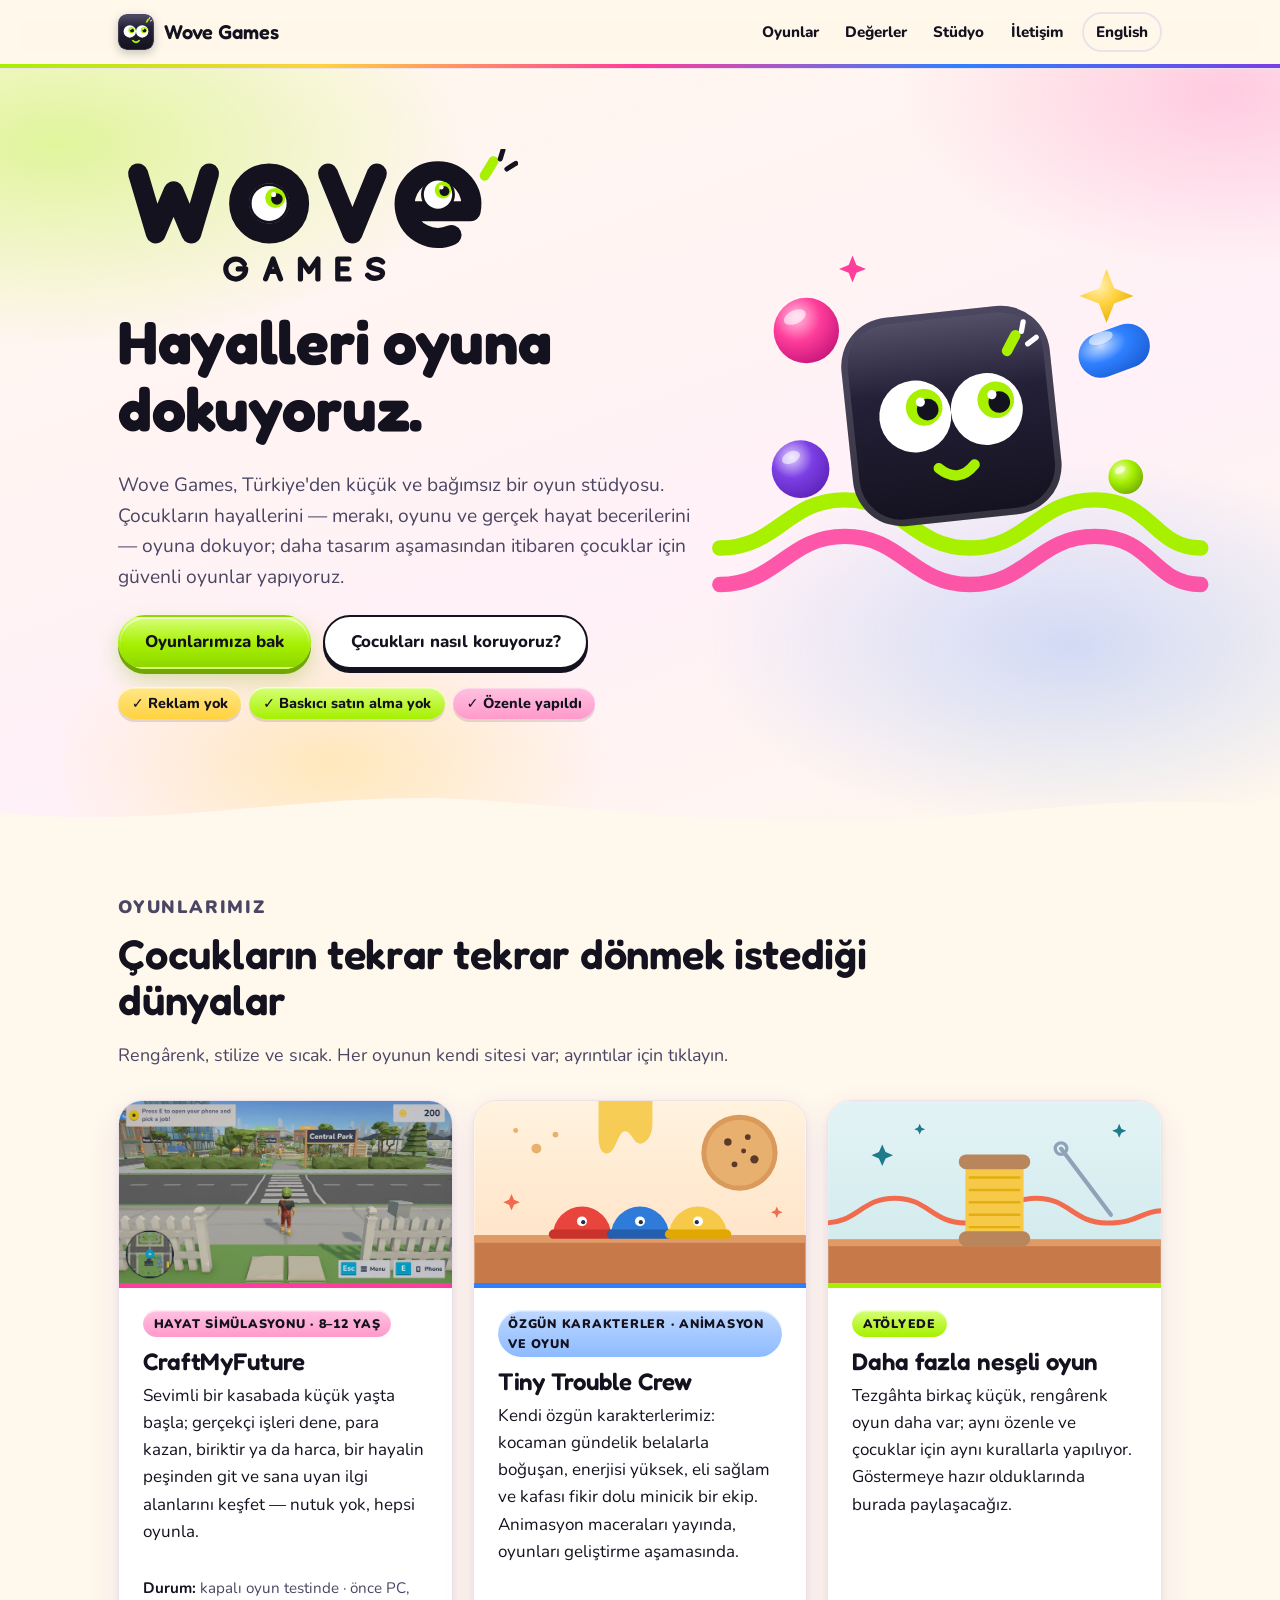
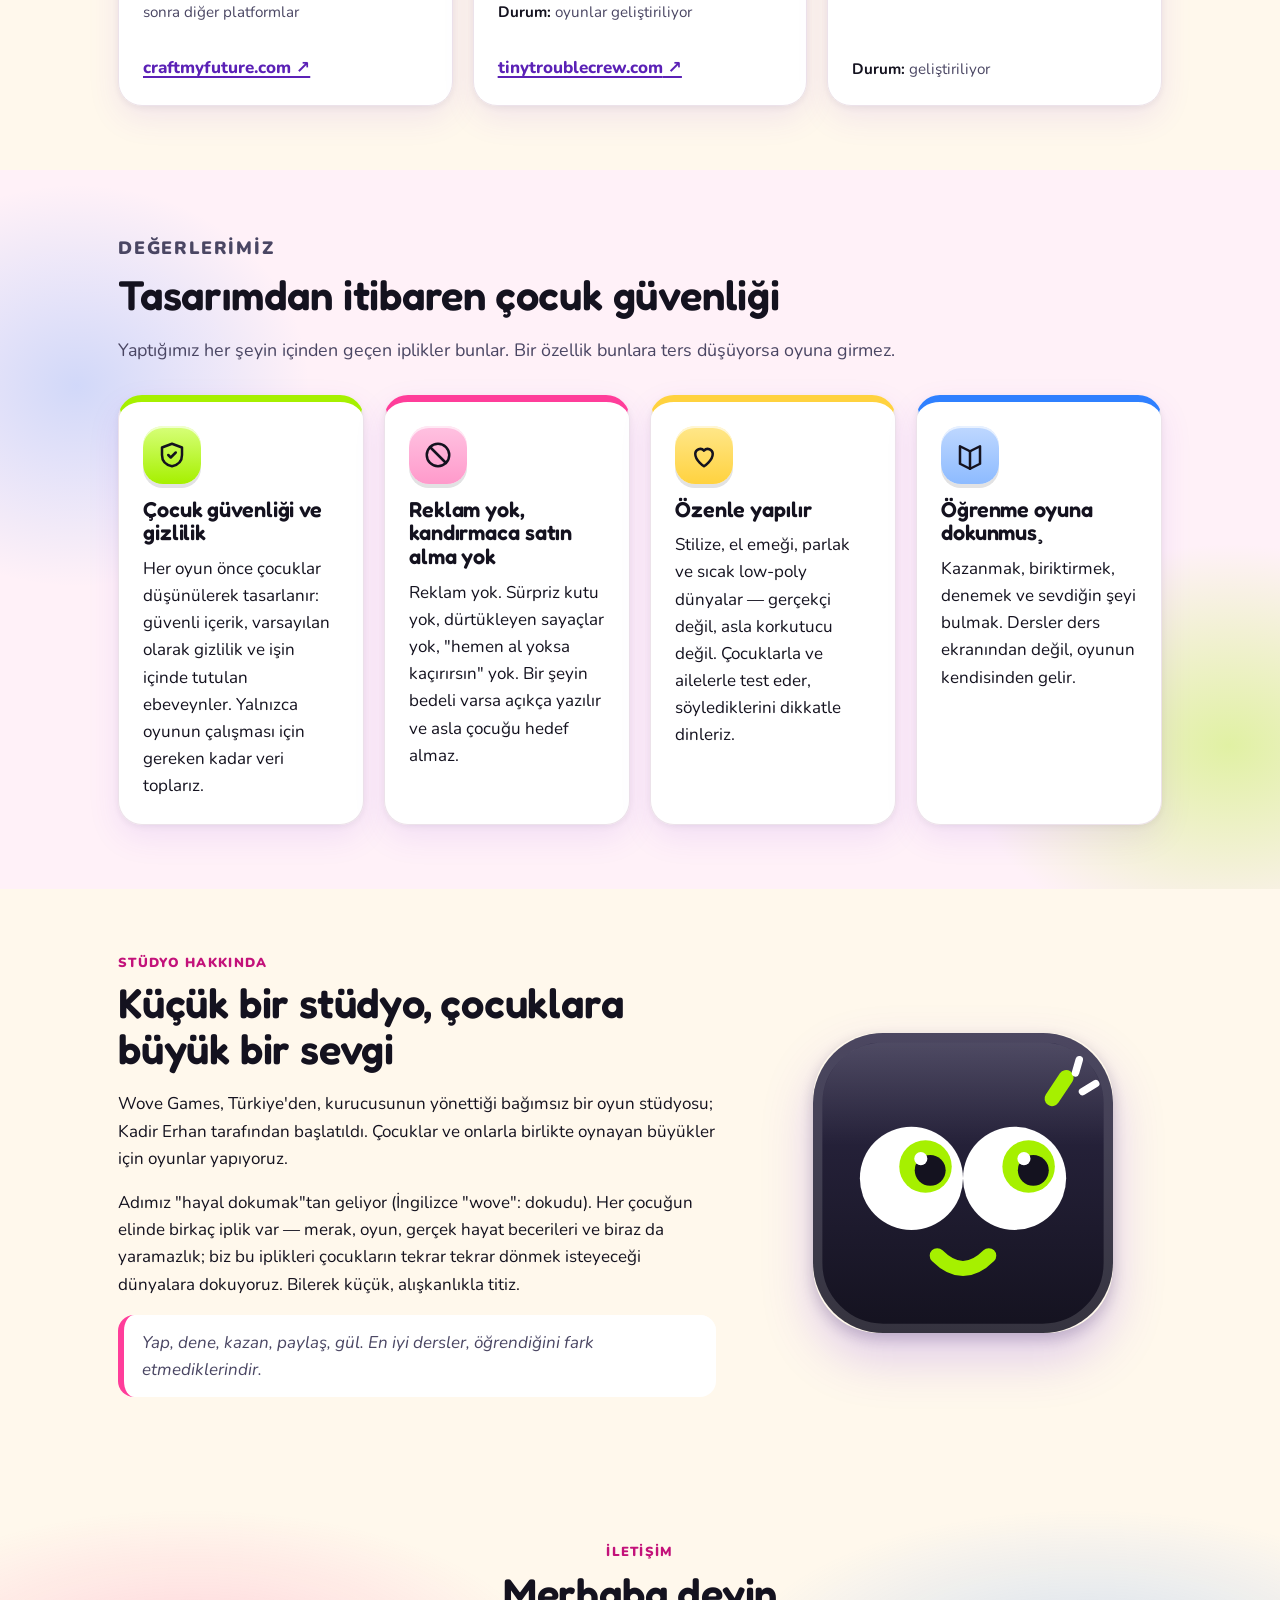
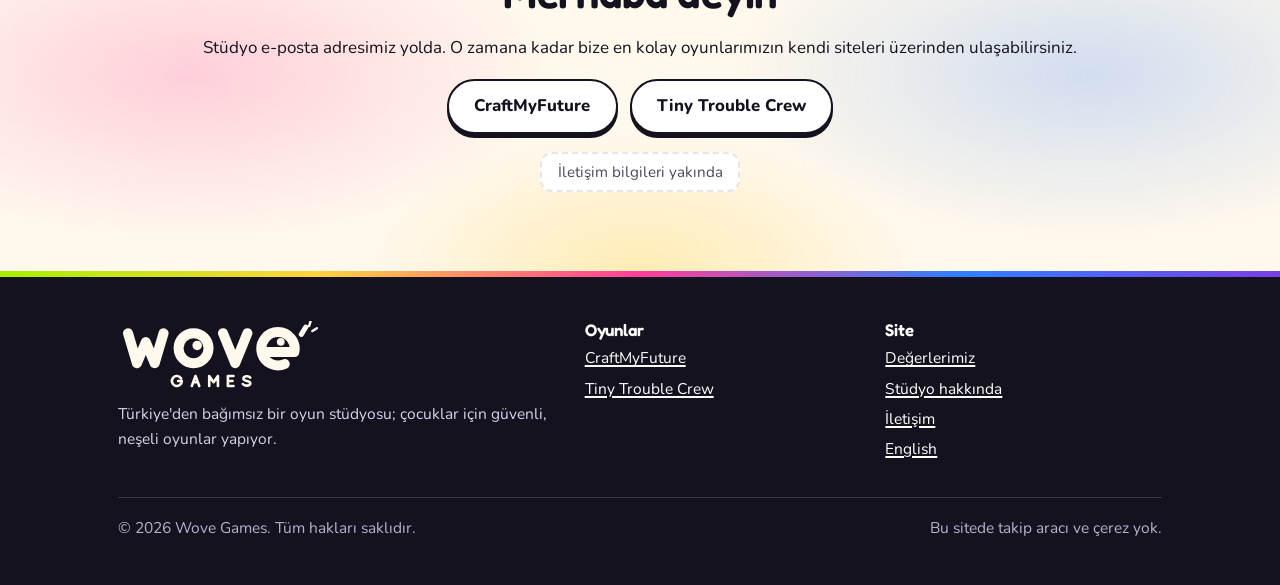
==== commit 058f15ef: "Second design pass: eyed "wove" logo and jelly palette Logo rebuilt as original vector from the owne" ====
--- a/tr/index.html
+++ b/tr/index.html
@@ -3,30 +3,30 @@
 <head>
 <meta charset="utf-8">
 <meta name="viewport" content="width=device-width, initial-scale=1">
-<title>Wove Games — Çocukların keşfederek büyüdüğü neşeli oyunlar</title>
+<title>Wove Games — Hayalleri oyuna dokuyoruz</title>
 <meta name="description" content="Wove Games, Türkiye'den küçük ve bağımsız bir oyun stüdyosu. CraftMyFuture ve Tiny Trouble Crew gibi çocuklar için güvenli, neşeli oyunlar yapıyoruz — reklam yok, baskıcı satın alma yok.">
 <link rel="canonical" href="https://wovegames.com/tr/">
 <link rel="alternate" hreflang="en" href="https://wovegames.com/">
 <link rel="alternate" hreflang="tr" href="https://wovegames.com/tr/">
 <link rel="alternate" hreflang="x-default" href="https://wovegames.com/">
-<meta name="theme-color" content="#F26B4E">
+<meta name="theme-color" content="#A6F000">
 <link rel="icon" href="/favicon.svg" type="image/svg+xml">
 <link rel="apple-touch-icon" href="/assets/logo-mark-512.png">
 <meta property="og:type" content="website">
 <meta property="og:site_name" content="Wove Games">
-<meta property="og:title" content="Wove Games — Çocukların keşfederek büyüdüğü neşeli oyunlar">
+<meta property="og:title" content="Wove Games — Hayalleri oyuna dokuyoruz">
 <meta property="og:description" content="Türkiye'den küçük ve bağımsız bir oyun stüdyosu: CraftMyFuture, Tiny Trouble Crew ve atölyede hazırlanan başka neşeli oyunlar.">
 <meta property="og:url" content="https://wovegames.com/tr/">
 <meta property="og:image" content="https://wovegames.com/assets/og.png">
 <meta property="og:image:width" content="1200">
 <meta property="og:image:height" content="630">
-<meta property="og:image:alt" content="Wove Games logosu: içinden bir iplik geçirilmiş W harfi">
+<meta property="og:image:alt" content="Wove Games logosu: tombul, yuvarlak harflerle yazılmış wove kelimesi; o ve e harflerinden çizgi film gözleri bakıyor, altında GAMES yazıyor">
 <meta property="og:locale" content="tr_TR">
 <meta property="og:locale:alternate" content="en_US">
 <meta name="twitter:card" content="summary_large_image">
 <link rel="preconnect" href="https://fonts.googleapis.com">
 <link rel="preconnect" href="https://fonts.gstatic.com" crossorigin>
-<link rel="stylesheet" href="https://fonts.googleapis.com/css2?family=Fredoka:wght@600&family=Nunito:wght@400;700;800;900&display=swap">
+<link rel="stylesheet" href="https://fonts.googleapis.com/css2?family=Fredoka:wght@600;700&family=Nunito:wght@400;700;800;900&display=swap">
 <link rel="stylesheet" href="/assets/css/site.css">
 </head>
 <body>
@@ -45,21 +45,17 @@
 <section class="hero" aria-labelledby="hero-title">
  <div class="wrap">
   <div>
-   <svg class="hero-logo" viewBox="0 0 236 64" role="img" aria-label="Wove Games">
-    <rect width="64" height="64" rx="15" fill="#F26B4E"/>
-    <g fill="none" stroke-width="7" stroke-linecap="round" stroke-linejoin="round">
-     <path d="M9 14l11 33M32 16l12 31" stroke="#fff"/>
-     <path d="M8 31H56" stroke="#F26B4E" stroke-width="11"/>
-     <path d="M8 31H56" stroke="#F7C948"/>
-     <g clip-path="url(#hero-band)"><path d="M20 47l12-31M44 47l11-33" stroke="#F26B4E" stroke-width="11"/></g>
-     <path d="M20 47l12-31M44 47l11-33" stroke="#fff"/>
+   <svg class="hero-logo" viewBox="0 0 360 124" role="img" aria-label="Wove Games">
+    <g fill="none" stroke="currentColor" stroke-width="18" stroke-linecap="round" stroke-linejoin="round">
+     <path d="M18 22l16 54 16-38 16 38 16-54"/><circle cx="136" cy="49" r="27"/><path d="M189 22l22 54 22-54"/>
+     <path d="M258.6 56h58.8a30 30 0 1 0-17.2 21.4"/><path d="M258.6 56h58.8" stroke-width="13"/>
     </g>
-    <clipPath id="hero-band"><rect y="25.5" width="64" height="11"/></clipPath>
-    <g transform="translate(84 8)" fill="none" stroke="currentColor" stroke-width="8" stroke-linecap="round" stroke-linejoin="round">
-     <path d="M0 0l7.5 30 7.5-30 7.5 30 7.5-30"/><circle cx="57" cy="15" r="15"/><path d="M85 0l11 30 11-30"/><path d="M112 15h30a15 15 0 1 0-5.4 11.5"/>
-    </g>
-    <g transform="translate(86 47)" fill="none" stroke="#1F7A8C" stroke-width="3.2" stroke-linecap="round" stroke-linejoin="round">
-     <path d="M9.4 2a5.5 5.5 0 1 0 1.6 3.5h-4.5"/><path d="M18 11l4.4-11 4.4 11M19.8 7.5h5.2"/><path d="M33 11V0l4.4 6.6L41.8 0v11"/><path d="M54 0h-6.5v11h6.5M47.5 5.5h4.8"/><path d="M67 2c-1.5-2.3-7.5-2.3-7.5 1.2S67 6 67 8.3 60.5 12 59 9.3"/>
+    <g fill="#fff" stroke="#14121F" stroke-width="2.5"><circle cx="136" cy="49" r="17"/><circle cx="288" cy="41" r="14"/></g>
+    <circle cx="141.5" cy="44" r="9" fill="#A6F000"/><circle cx="143" cy="45" r="5.2" fill="#14121F"/><circle cx="140" cy="41" r="2.3" fill="#fff"/>
+    <circle cx="292.5" cy="37" r="7.5" fill="#A6F000"/><circle cx="293.8" cy="38" r="4.4" fill="#14121F"/><circle cx="291" cy="34.5" r="2" fill="#fff"/>
+    <g fill="none" stroke-linecap="round"><path d="M330 24l8-13" stroke="#A6F000" stroke-width="9"/><path d="M344 9l2.5-8M350 18l8-5" stroke="currentColor" stroke-width="4.5"/></g>
+    <g fill="none" stroke="currentColor" stroke-width="4.2" stroke-linecap="round" stroke-linejoin="round" transform="translate(97 99) scale(1.12)">
+     <path d="M14.9 4a8 8 0 1 0 1.1 4h-6"/><path d="M32 16l6-16 6 16M34.5 10h7"/><path d="M60 16V0l7 10 7-10v16"/><path d="M99 0h-9v16h9M90 8h7.5"/><path d="M126 2.5c-3-3.5-11-2.5-11 2s11 2.5 11 7-9 5.5-12 1.5"/>
     </g>
    </svg>
    <h1 id="hero-title">Hayalleri oyuna dokuyoruz.</h1>
@@ -71,23 +67,36 @@
    <ul class="pills" aria-label="Sözlerimiz"><li>Reklam yok</li><li>Baskıcı satın alma yok</li><li>Özenle yapıldı</li></ul>
   </div>
   <svg class="hero-art" viewBox="0 0 440 400" aria-hidden="true" focusable="false">
-   <path d="M-20 300c60 0 70-50 130-50s70 50 130 50 70-50 130-50 60 50 110 50" fill="none" stroke="#F7C948" stroke-width="14" stroke-linecap="round"/>
-   <path d="M-20 340c60 0 70-50 130-50s70 50 130 50 70-50 130-50 60 50 110 50" fill="none" stroke="#1F7A8C" stroke-width="14" stroke-linecap="round" opacity=".8"/>
-   <g transform="translate(100 60) scale(3.6)">
-    <rect width="64" height="64" rx="15" fill="#F26B4E"/>
-    <g fill="none" stroke-width="7" stroke-linecap="round" stroke-linejoin="round">
-     <path d="M9 14l11 33M32 16l12 31" stroke="#fff"/>
-     <path d="M8 31H56" stroke="#F26B4E" stroke-width="11"/>
-     <path d="M8 31H56" stroke="#F7C948"/>
-     <g clip-path="url(#art-band)"><path d="M20 47l12-31M44 47l11-33" stroke="#F26B4E" stroke-width="11"/></g>
-     <path d="M20 47l12-31M44 47l11-33" stroke="#fff"/>
+   <defs>
+    <linearGradient id="art-ink" x1="0" y1="0" x2="0" y2="1"><stop offset="0" stop-color="#2E2947"/><stop offset="1" stop-color="#14121F"/></linearGradient>
+    <linearGradient id="art-gloss" x1="0" y1="0" x2="0" y2="1"><stop offset="0" stop-color="#fff" stop-opacity=".18"/><stop offset="1" stop-color="#fff" stop-opacity="0"/></linearGradient>
+    <radialGradient id="art-pink" cx=".35" cy=".3" r=".8"><stop offset="0" stop-color="#FFC2E1"/><stop offset=".45" stop-color="#FF3D9A"/><stop offset="1" stop-color="#C3127A"/></radialGradient>
+    <radialGradient id="art-blue" cx=".35" cy=".3" r=".8"><stop offset="0" stop-color="#BFD8FF"/><stop offset=".45" stop-color="#2F80FF"/><stop offset="1" stop-color="#1B5FD6"/></radialGradient>
+    <radialGradient id="art-sun" cx=".35" cy=".3" r=".8"><stop offset="0" stop-color="#FFF1B8"/><stop offset=".45" stop-color="#FFD23F"/><stop offset="1" stop-color="#E0AE00"/></radialGradient>
+    <radialGradient id="art-lime" cx=".35" cy=".3" r=".8"><stop offset="0" stop-color="#E8FFA8"/><stop offset=".45" stop-color="#A6F000"/><stop offset="1" stop-color="#6FA800"/></radialGradient>
+    <radialGradient id="art-grape" cx=".35" cy=".3" r=".8"><stop offset="0" stop-color="#E2D2FF"/><stop offset=".45" stop-color="#7B3FE4"/><stop offset="1" stop-color="#5B21B6"/></radialGradient>
+   </defs>
+   <path d="M-20 318c60 0 70-50 130-50s70 50 130 50 70-50 130-50 60 50 110 50" fill="none" stroke="#A6F000" stroke-width="16" stroke-linecap="round"/>
+   <path d="M-20 356c60 0 70-50 130-50s70 50 130 50 70-50 130-50 60 50 110 50" fill="none" stroke="#FF3D9A" stroke-width="16" stroke-linecap="round" opacity=".85"/>
+   <g class="drift d3"><circle cx="64" cy="236" r="30" fill="url(#art-grape)"/><ellipse cx="54" cy="224" rx="10" ry="6" fill="#fff" opacity=".55" transform="rotate(-25 54 224)"/></g>
+   <g class="drift"><circle cx="70" cy="92" r="34" fill="url(#art-pink)"/><ellipse cx="58" cy="78" rx="12" ry="7" fill="#fff" opacity=".6" transform="rotate(-25 58 78)"/></g>
+   <g class="drift d2"><rect x="352" y="90" width="76" height="46" rx="23" fill="url(#art-blue)" transform="rotate(-20 390 113)"/><ellipse cx="376" cy="100" rx="13" ry="6" fill="#fff" opacity=".55" transform="rotate(-20 376 100)"/></g>
+   <g class="twinkle"><path d="M382 28l8 20 20 8-20 8-8 20-8-20-20-8 20-8z" fill="url(#art-sun)"/></g>
+   <g class="twinkle t2"><circle cx="402" cy="244" r="18" fill="url(#art-lime)"/><ellipse cx="396" cy="237" rx="6" ry="3.5" fill="#fff" opacity=".6" transform="rotate(-25 396 237)"/></g>
+   <g class="twinkle"><path d="M118 14l4 10 10 4-10 4-4 10-4-10-10-4 10-4z" fill="#FF3D9A"/></g>
+   <g class="bob">
+    <g transform="translate(112 72) rotate(-6 109 109) scale(3.4)">
+     <rect width="64" height="64" rx="15" fill="url(#art-ink)"/>
+     <rect x="1" y="1" width="62" height="62" rx="14" fill="none" stroke="#fff" stroke-opacity=".14" stroke-width="2"/>
+     <path d="M15 2h34a13 13 0 0 1 13 13v9H2v-9A13 13 0 0 1 15 2z" fill="url(#art-gloss)"/>
+     <g fill="#fff"><circle cx="21" cy="31" r="11"/><circle cx="43" cy="31" r="11"/></g>
+     <g fill="#A6F000"><circle cx="24" cy="28.5" r="5.6"/><circle cx="46" cy="28.5" r="5.6"/></g>
+     <g fill="#14121F"><circle cx="25" cy="29.3" r="3.3"/><circle cx="47" cy="29.3" r="3.3"/></g>
+     <g fill="#fff"><circle cx="23" cy="26.8" r="1.4"/><circle cx="45" cy="26.8" r="1.4"/></g>
+     <path d="M26.5 47.5q5.5 5.5 11 0" fill="none" stroke="#A6F000" stroke-width="3.2" stroke-linecap="round"/>
+     <g fill="none" stroke-linecap="round"><path d="M51 14l3-4.5" stroke="#A6F000" stroke-width="3.2"/><path d="M56 8.5l.8-2.8M57.5 12.5l2.8-1.7" stroke="#fff" stroke-width="1.6"/></g>
     </g>
-    <clipPath id="art-band"><rect y="25.5" width="64" height="11"/></clipPath>
    </g>
-   <circle cx="60" cy="70" r="22" fill="#F7C948"/>
-   <path d="M380 40l7 17 17 7-17 7-7 17-7-17-17-7 17-7z" fill="#2F7BD9"/>
-   <path d="M60 180l5 12 12 5-12 5-5 12-5-12-12-5 12-5z" fill="#1F7A8C"/>
-   <circle cx="400" cy="150" r="10" fill="#F26B4E"/>
   </svg>
  </div>
 </section>
@@ -100,7 +109,7 @@
    <p>Rengârenk, stilize ve sıcak. Her oyunun kendi sitesi var; ayrıntılar için tıklayın.</p>
   </div>
   <div class="grid grid-3">
-   <article class="card game coral">
+   <article class="card game pink">
     <img src="/assets/img/craftmyfuture.webp" srcset="/assets/img/craftmyfuture.webp 800w, /assets/img/craftmyfuture-1600.webp 1600w" sizes="(min-width: 980px) 33vw, (min-width: 640px) 50vw, 100vw" width="1600" height="900" alt="CraftMyFuture'ın kasabası CraftVille'de parkın önünde duran yeşil şapkalı bir çocuk" loading="lazy" decoding="async">
     <div class="game-body">
      <span class="tag">Hayat simülasyonu · 8–12 yaş</span>
@@ -120,7 +129,7 @@
      <p class="cta"><a href="https://tinytroublecrew.com/tr/" rel="noopener">tinytroublecrew.com</a></p>
     </div>
    </article>
-   <article class="card game teal">
+   <article class="card game lime">
     <img src="/assets/img/workshop.svg" width="800" height="450" alt="Çalışma tezgâhında bir iplik makarası ve birkaç parıltı" loading="lazy" decoding="async">
     <div class="game-body">
      <span class="tag">Atölyede</span>
@@ -174,11 +183,11 @@
    <p>Adımız "hayal dokumak"tan geliyor (İngilizce "wove": dokudu). Her çocuğun elinde birkaç iplik var — merak, oyun, gerçek hayat becerileri ve biraz da yaramazlık; biz bu iplikleri çocukların tekrar tekrar dönmek isteyeceği dünyalara dokuyoruz. Bilerek küçük, alışkanlıkla titiz.</p>
    <p class="weave-note">Yap, dene, kazan, paylaş, gül. En iyi dersler, öğrendiğini fark etmediklerindir.</p>
   </div>
-  <img class="about-mark" src="/assets/logo-mark.svg" alt="Wove Games işareti: mercan zemin üzerinde beyaz bir W ve bacaklarının altından üstünden geçen sarı bir iplik" width="300" height="300" loading="lazy">
- </div>
-</section>
-
-<section class="section section-teal contact" id="contact" aria-labelledby="contact-title">
+  <img class="about-mark" src="/assets/logo-mark.svg" alt="Wove Games işareti: koyu, köşeleri yuvarlatılmış bir karede fıstık yeşili irisli iki kocaman çizgi film gözü ve küçük fıstık yeşili bir gülümseme" width="300" height="300" loading="lazy">
+ </div>
+</section>
+
+<section class="section section-candy contact" id="contact" aria-labelledby="contact-title">
  <div class="wrap">
   <p class="eyebrow">İletişim</p>
   <h2 id="contact-title">Merhaba deyin</h2>
@@ -197,18 +206,16 @@
  <div class="wrap">
   <div class="footer-grid">
    <div>
-    <svg class="footer-logo" viewBox="0 0 236 64" role="img" aria-label="Wove Games">
-     <mask id="foot-mask" maskUnits="userSpaceOnUse" x="0" y="0" width="64" height="64">
-      <rect width="64" height="64" fill="#fff"/>
-      <g fill="none" stroke-width="7" stroke-linecap="round" stroke-linejoin="round">
-       <path d="M9 14l11 33M32 16l12 31" stroke="#000"/><path d="M8 31H56" stroke="#fff" stroke-width="11"/><path d="M8 31H56" stroke="#000"/>
-       <g clip-path="url(#foot-band)"><path d="M20 47l12-31M44 47l11-33" stroke="#fff" stroke-width="11"/></g><path d="M20 47l12-31M44 47l11-33" stroke="#000"/>
-      </g>
-     </mask>
-     <clipPath id="foot-band"><rect y="25.5" width="64" height="11"/></clipPath>
-     <rect width="64" height="64" rx="15" fill="currentColor" mask="url(#foot-mask)"/>
-     <g transform="translate(84 8)" fill="none" stroke="currentColor" stroke-width="8" stroke-linecap="round" stroke-linejoin="round"><path d="M0 0l7.5 30 7.5-30 7.5 30 7.5-30"/><circle cx="57" cy="15" r="15"/><path d="M85 0l11 30 11-30"/><path d="M112 15h30a15 15 0 1 0-5.4 11.5"/></g>
-     <g transform="translate(86 47)" fill="none" stroke="currentColor" stroke-width="3.2" stroke-linecap="round" stroke-linejoin="round"><path d="M9.4 2a5.5 5.5 0 1 0 1.6 3.5h-4.5"/><path d="M18 11l4.4-11 4.4 11M19.8 7.5h5.2"/><path d="M33 11V0l4.4 6.6L41.8 0v11"/><path d="M54 0h-6.5v11h6.5M47.5 5.5h4.8"/><path d="M67 2c-1.5-2.3-7.5-2.3-7.5 1.2S67 6 67 8.3 60.5 12 59 9.3"/></g>
+    <svg class="footer-logo" viewBox="0 0 360 124" role="img" aria-label="Wove Games">
+     <g fill="none" stroke="currentColor" stroke-width="18" stroke-linecap="round" stroke-linejoin="round">
+      <path d="M18 22l16 54 16-38 16 38 16-54"/><circle cx="136" cy="49" r="27"/><path d="M189 22l22 54 22-54"/>
+      <path d="M258.6 56h58.8a30 30 0 1 0-17.2 21.4"/><path d="M258.6 56h58.8" stroke-width="13"/>
+     </g>
+     <g fill="currentColor"><circle cx="142.5" cy="44" r="8.5"/><circle cx="293" cy="37.5" r="7"/></g>
+     <g fill="none" stroke="currentColor" stroke-linecap="round"><path d="M330 24l8-13" stroke-width="9"/><path d="M344 9l2.5-8M350 18l8-5" stroke-width="4.5"/></g>
+     <g fill="none" stroke="currentColor" stroke-width="4.2" stroke-linecap="round" stroke-linejoin="round" transform="translate(97 99) scale(1.12)">
+      <path d="M14.9 4a8 8 0 1 0 1.1 4h-6"/><path d="M32 16l6-16 6 16M34.5 10h7"/><path d="M60 16V0l7 10 7-10v16"/><path d="M99 0h-9v16h9M90 8h7.5"/><path d="M126 2.5c-3-3.5-11-2.5-11 2s11 2.5 11 7-9 5.5-12 1.5"/>
+     </g>
     </svg>
     <p>Türkiye'den bağımsız bir oyun stüdyosu; çocuklar için güvenli, neşeli oyunlar yapıyor.</p>
    </div>
--- a/assets/css/site.css
+++ b/assets/css/site.css
@@ -1,58 +1,98 @@
-/* Wove Games — one stylesheet, mobile first, no build step */
+/* Wove Games — one stylesheet, mobile first, no build step.
+   "Jelly" look: candy colours (lime, pink, blue, sun, grape) on cream / deep ink,
+   glossy surfaces, soft blobs, gentle CSS-only motion (off under reduced motion). */
 :root {
-  --ink: #22304A;
-  --ink-soft: #4A5670;
-  --bg: #FFF9F2;
+  --ink: #14121F;
+  --ink-soft: #4A4663;
+  --bg: #FFF8EC;
+  --bg-2: #FFF1F8;
   --surface: #FFFFFF;
-  --surface-2: #FFF1E6;
-  --line: #EADFD3;
-  --coral: #F26B4E;
-  --coral-deep: #B8422A;
-  --sun: #F7C948;
-  --sun-deep: #E0A800;
-  --teal: #1F7A8C;
-  --teal-deep: #166070;
-  --teal-light: #E3F3F5;
-  --blue: #2F7BD9;
-  --focus: #7C3AED;
-  --radius: 22px;
-  --shadow: 0 10px 30px rgba(34, 48, 74, .10);
-  --header-bg: rgba(255, 249, 242, .92);
+  --surface-top: #FFFFFF;
+  --surface-2: #FFF1F8;
+  --line: #ECE2EA;
+  --lime: #A6F000;
+  --lime-soft: #D7FF7A;
+  --lime-deep: #4F7A00;
+  --lime-shadow: #6FA800;
+  --pink: #FF3D9A;
+  --pink-soft: #FF9ACB;
+  --pink-deep: #C3127A;
+  --blue: #2F80FF;
+  --blue-soft: #8DBBFF;
+  --blue-deep: #1B5FD6;
+  --sun: #FFD23F;
+  --sun-soft: #FFE78A;
+  --sun-deep: #E0AE00;
+  --grape: #7B3FE4;
+  --grape-soft: #C7A8FF;
+  --grape-deep: #5B21B6;
+  --link: #5B21B6;
+  --link-hover: #3E1489;
+  --focus: #C3127A;
+  --radius: 24px;
+  --shadow: 0 12px 32px rgba(123, 63, 228, .10), 0 2px 6px rgba(20, 18, 31, .06);
+  --gloss: inset 0 1.5px 0 rgba(255, 255, 255, .9);
+  --header-bg: rgba(255, 248, 236, .86);
+  --footer-bg: #14121F;
+  --blob-a: rgba(166, 240, 0, .34);
+  --blob-b: rgba(255, 61, 154, .22);
+  --blob-c: rgba(47, 128, 255, .22);
+  --blob-d: rgba(255, 210, 63, .32);
   --max: 1100px;
   color-scheme: light;
 }
 @media (prefers-color-scheme: dark) {
   :root:not([data-theme="light"]) {
-    --ink: #EDF0F7;
-    --ink-soft: #B9C2D6;
-    --bg: #151A28;
-    --surface: #1F2538;
-    --surface-2: #2A2234;
-    --line: #2F3850;
-    --coral-deep: #FF8F75;
-    --teal: #5CC3D5;
-    --teal-deep: #8ADCE9;
-    --teal-light: #1C3A42;
-    --focus: #C4B5FD;
-    --shadow: 0 10px 30px rgba(0, 0, 0, .35);
-    --header-bg: rgba(21, 26, 40, .92);
+    --ink: #F7F3FF;
+    --ink-soft: #C9C3DD;
+    --bg: #14121F;
+    --bg-2: #1A1628;
+    --surface: #1F1B30;
+    --surface-top: #2A2540;
+    --surface-2: #231B35;
+    --line: #35304C;
+    --lime-deep: #C8FF4D;
+    --pink-deep: #FF7DC0;
+    --blue-deep: #8DBBFF;
+    --grape-deep: #C7A8FF;
+    --link: #C8FF4D;
+    --link-hover: #E4FF9A;
+    --focus: #FFD23F;
+    --shadow: 0 14px 36px rgba(0, 0, 0, .45), 0 2px 6px rgba(0, 0, 0, .3);
+    --gloss: inset 0 1.5px 0 rgba(255, 255, 255, .16);
+    --header-bg: rgba(20, 18, 31, .86);
+    --footer-bg: #0E0C17;
+    --blob-a: rgba(166, 240, 0, .20);
+    --blob-b: rgba(255, 61, 154, .20);
+    --blob-c: rgba(47, 128, 255, .22);
+    --blob-d: rgba(255, 210, 63, .14);
     color-scheme: dark;
   }
 }
 :root[data-theme="dark"] {
-  --ink: #EDF0F7;
-  --ink-soft: #B9C2D6;
-  --bg: #151A28;
-  --surface: #1F2538;
-  --surface-2: #2A2234;
-  --line: #2F3850;
-  --coral-deep: #FF8F75;
-  --teal: #5CC3D5;
-  --teal-deep: #8ADCE9;
-  --teal-light: #1C3A42;
-  --focus: #C4B5FD;
-  --shadow: 0 10px 30px rgba(0, 0, 0, .35);
-  --header-bg: rgba(21, 26, 40, .92);
+  --ink: #F7F3FF;
+  --ink-soft: #C9C3DD;
+  --bg: #14121F;
+  --bg-2: #1A1628;
+  --surface: #1F1B30;
+  --surface-top: #2A2540;
+  --surface-2: #231B35;
+  --line: #35304C;
+  --lime-deep: #C8FF4D;
+  --pink-deep: #FF7DC0;
+  --blue-deep: #8DBBFF;
+  --grape-deep: #C7A8FF;
+  --link: #C8FF4D;
+  --link-hover: #E4FF9A;
+  --focus: #FFD23F;
+  --shadow: 0 14px 36px rgba(0, 0, 0, .45), 0 2px 6px rgba(0, 0, 0, .3);
+  --gloss: inset 0 1.5px 0 rgba(255, 255, 255, .16);
+  --header-bg: rgba(20, 18, 31, .86);
+  --footer-bg: #0E0C17;
+  --blob-a: rgba(166, 240, 0, .20);
+  --blob-b: rgba(255, 61, 154, .20);
+  --blob-c: rgba(47, 128, 255, .22);
+  --blob-d: rgba(255, 210, 63, .14);
   color-scheme: dark;
 }
 
@@ -68,11 +108,11 @@
   overflow-x: hidden;
 }
 img, svg { max-width: 100%; height: auto; display: block; }
-a { color: var(--teal); text-underline-offset: .15em; }
-a:hover { color: var(--teal-deep); }
-h1, h2, h3 { font-family: "Fredoka", "Nunito", system-ui, sans-serif; line-height: 1.12; margin: 0 0 .45em; font-weight: 600; letter-spacing: -.005em; }
-h1 { font-size: clamp(2.1rem, 6.5vw, 3.6rem); }
-h2 { font-size: clamp(1.7rem, 4.5vw, 2.5rem); }
+a { color: var(--link); text-underline-offset: .15em; text-decoration-thickness: 2px; }
+a:hover { color: var(--link-hover); }
+h1, h2, h3 { font-family: "Fredoka", "Nunito", system-ui, sans-serif; line-height: 1.1; margin: 0 0 .45em; font-weight: 600; letter-spacing: -.005em; }
+h1 { font-size: clamp(2.2rem, 6.8vw, 3.8rem); font-weight: 700; }
+h2 { font-size: clamp(1.75rem, 4.6vw, 2.6rem); }
 h3 { font-size: 1.35rem; }
 p { margin: 0 0 1em; }
 :focus-visible { outline: 3px solid var(--focus); outline-offset: 3px; border-radius: 8px; }
@@ -84,71 +124,118 @@
 .wrap { width: 100%; max-width: var(--max); margin: 0 auto; padding: 0 16px; }
 @media (min-width: 720px) { .wrap { padding: 0 28px; } }
 
+/* Gentle motion (CSS only) */
+@keyframes bob { from { transform: translateY(0); } to { transform: translateY(-14px); } }
+@keyframes drift { from { transform: translate(0, 0) rotate(0deg); } to { transform: translate(14px, -18px) rotate(6deg); } }
+@keyframes wobble { from { transform: rotate(-4deg); } to { transform: rotate(4deg); } }
+@keyframes twinkle { from { opacity: .35; transform: scale(.8); } to { opacity: 1; transform: scale(1.1); } }
+
 /* Header */
-.site-header { position: sticky; top: 0; z-index: 50; background: var(--header-bg); backdrop-filter: saturate(1.4) blur(8px); border-bottom: 1px solid var(--line); }
+.site-header { position: sticky; top: 0; z-index: 50; background: var(--header-bg); backdrop-filter: saturate(1.6) blur(10px); -webkit-backdrop-filter: saturate(1.6) blur(10px); border-bottom: 1px solid var(--line); }
+.site-header::after { content: ""; display: block; height: 4px; background: linear-gradient(90deg, var(--lime), var(--sun), var(--pink), var(--blue), var(--grape)); }
 .site-header .wrap { display: flex; align-items: center; gap: 10px 16px; min-height: 64px; flex-wrap: wrap; padding-top: 8px; padding-bottom: 8px; }
 .brand { display: inline-flex; align-items: center; gap: 10px; font-family: "Fredoka", "Nunito", sans-serif; font-weight: 600; font-size: 1.25rem; color: var(--ink); text-decoration: none; }
-.brand img { width: 36px; height: 36px; border-radius: 9px; }
+.brand img { width: 36px; height: 36px; border-radius: 9px; box-shadow: 0 3px 10px rgba(20, 18, 31, .25); }
 .nav { margin-left: auto; display: flex; align-items: center; gap: 2px; flex-wrap: wrap; }
 .nav ul { list-style: none; margin: 0; padding: 0; display: flex; gap: 2px; flex-wrap: wrap; }
-.nav a { display: inline-block; padding: .4em .7em; border-radius: 999px; font-weight: 800; color: var(--ink); text-decoration: none; font-size: .95rem; }
-.nav a:hover { background: var(--teal-light); color: var(--ink); }
+.nav a { display: inline-block; padding: .4em .8em; border-radius: 999px; font-weight: 800; color: var(--ink); text-decoration: none; font-size: .95rem; transition: background .15s ease; }
+.nav a:hover { background: var(--lime-soft); color: #14121F; }
 .nav .lang { border: 2px solid var(--line); margin-left: 4px; }
 @media (max-width: 479px) { .nav ul { display: none; } }
 
-/* Buttons */
-.btn { display: inline-flex; align-items: center; justify-content: center; gap: .5em; min-height: 50px; padding: .7em 1.4em; border-radius: 999px; font: inherit; font-weight: 800; font-size: 1.05rem; text-decoration: none; cursor: pointer; border: 2px solid transparent; transition: transform .15s ease, box-shadow .15s ease; }
+/* Buttons — jelly */
+.btn { display: inline-flex; align-items: center; justify-content: center; gap: .5em; min-height: 50px; padding: .7em 1.5em; border-radius: 999px; font: inherit; font-weight: 800; font-size: 1.05rem; text-decoration: none; cursor: pointer; border: 2px solid transparent; transition: transform .15s ease, box-shadow .15s ease; }
 .btn:hover { transform: translateY(-2px); }
-.btn-primary { background: var(--sun); color: #22304A; box-shadow: 0 5px 0 var(--sun-deep); }
-.btn-primary:hover { color: #22304A; box-shadow: 0 7px 0 var(--sun-deep); }
-.btn-outline { background: transparent; color: var(--ink); border-color: var(--ink); }
-.btn-outline:hover { color: var(--ink); background: var(--surface); }
+.btn-primary {
+  background: linear-gradient(180deg, #D7FF7A 0%, #A6F000 55%, #8FD600 100%);
+  color: #14121F;
+  box-shadow: 0 5px 0 var(--lime-shadow), inset 0 2px 0 rgba(255, 255, 255, .6), 0 10px 22px rgba(111, 168, 0, .3);
+}
+.btn-primary:hover { color: #14121F; box-shadow: 0 7px 0 var(--lime-shadow), inset 0 2px 0 rgba(255, 255, 255, .6), 0 14px 26px rgba(111, 168, 0, .35); }
+.btn-outline { background: var(--surface); color: var(--ink); border-color: var(--ink); box-shadow: 0 4px 0 var(--ink); }
+.btn-outline:hover { color: var(--ink); background: var(--surface-top); box-shadow: 0 6px 0 var(--ink); }
 
 /* Hero */
-.hero { position: relative; overflow: hidden; padding: 56px 0 72px; }
+.hero { position: relative; overflow: hidden; padding: 56px 0 88px; background: linear-gradient(160deg, var(--bg) 0%, var(--bg-2) 60%, var(--bg) 100%); }
 .hero::before {
-  content: ""; position: absolute; inset: 0; z-index: 0; opacity: .55; pointer-events: none;
+  content: ""; position: absolute; inset: -10% -10% 0; z-index: 0; pointer-events: none;
   background:
-    repeating-linear-gradient(45deg, transparent 0 22px, var(--surface-2) 22px 26px),
-    repeating-linear-gradient(-45deg, transparent 0 22px, var(--surface-2) 22px 26px);
-  mask-image: linear-gradient(180deg, rgba(0,0,0,.9), transparent 85%);
-  -webkit-mask-image: linear-gradient(180deg, rgba(0,0,0,.9), transparent 85%);
-}
-.hero .wrap { position: relative; z-index: 1; display: grid; gap: 28px; align-items: center; }
+    radial-gradient(38% 34% at 12% 18%, var(--blob-a), transparent 70%),
+    radial-gradient(30% 30% at 88% 12%, var(--blob-b), transparent 70%),
+    radial-gradient(34% 32% at 78% 78%, var(--blob-c), transparent 70%),
+    radial-gradient(26% 26% at 30% 92%, var(--blob-d), transparent 70%);
+  animation: drift 16s ease-in-out infinite alternate;
+}
+.hero::after {
+  content: ""; position: absolute; left: 0; right: 0; bottom: -1px; height: 44px; z-index: 1; pointer-events: none;
+  background: var(--bg);
+  -webkit-mask: url("data:image/svg+xml,%3Csvg xmlns='http://www.w3.org/2000/svg' viewBox='0 0 1200 44' preserveAspectRatio='none'%3E%3Cpath d='M0 26C150 46 300 2 450 14S750 46 900 30s225-20 300-6V44H0z'/%3E%3C/svg%3E") center / 100% 100% no-repeat;
+  mask: url("data:image/svg+xml,%3Csvg xmlns='http://www.w3.org/2000/svg' viewBox='0 0 1200 44' preserveAspectRatio='none'%3E%3Cpath d='M0 26C150 46 300 2 450 14S750 46 900 30s225-20 300-6V44H0z'/%3E%3C/svg%3E") center / 100% 100% no-repeat;
+}
+.hero .wrap { position: relative; z-index: 2; display: grid; gap: 28px; align-items: center; }
 .hero .wrap > * { min-width: 0; }
-.hero-logo { width: min(100%, 420px); height: auto; margin-bottom: 20px; color: var(--ink); }
+.hero-logo { width: min(100%, 400px); height: auto; margin-bottom: 22px; color: var(--ink); }
 .hero p.lead { font-size: 1.2rem; max-width: 36em; color: var(--ink-soft); }
 .hero-actions { display: flex; flex-wrap: wrap; gap: 12px; margin: 22px 0 18px; }
 .pills { display: flex; flex-wrap: wrap; gap: 8px; list-style: none; padding: 0; margin: 0; }
-.pills li { font-size: .9rem; font-weight: 800; padding: .3em .9em; border-radius: 999px; background: var(--surface); border: 2px solid var(--line); }
-.pills li::before { content: "✓ "; color: var(--teal); }
-.hero-art { justify-self: center; width: 100%; max-width: 440px; height: auto; }
-@media (min-width: 900px) { .hero { padding: 80px 0 96px; } .hero .wrap { grid-template-columns: 1.15fr .85fr; gap: 48px; } }
+.pills li { font-size: .9rem; font-weight: 800; color: #14121F; padding: .32em .95em; border-radius: 999px; background: linear-gradient(180deg, #FFE78A, #FFD23F); box-shadow: inset 0 1.5px 0 rgba(255, 255, 255, .7), 0 3px 0 rgba(20, 18, 31, .12); }
+.pills li:nth-child(2) { background: linear-gradient(180deg, #D7FF7A, #A6F000); }
+.pills li:nth-child(3) { background: linear-gradient(180deg, #FFC2E1, #FF9ACB); }
+.pills li::before { content: "✓ "; }
+.hero-art { justify-self: center; width: 100%; max-width: 440px; height: auto; overflow: visible; }
+.hero-art .bob, .hero-art .drift, .hero-art .wobble, .hero-art .twinkle { transform-box: fill-box; transform-origin: center; }
+.hero-art .bob { animation: bob 5s ease-in-out infinite alternate; }
+.hero-art .drift { animation: drift 9s ease-in-out infinite alternate; }
+.hero-art .drift.d2 { animation-duration: 11s; animation-delay: -4s; }
+.hero-art .drift.d3 { animation-duration: 13s; animation-delay: -7s; }
+.hero-art .wobble { animation: wobble 4s ease-in-out infinite alternate; }
+.hero-art .twinkle { animation: twinkle 2.4s ease-in-out infinite alternate; }
+.hero-art .twinkle.t2 { animation-delay: -1.2s; }
+@media (min-width: 900px) { .hero { padding: 80px 0 110px; } .hero .wrap { grid-template-columns: 1.15fr .85fr; gap: 48px; } }
 
 /* Sections */
 .section { padding: 64px 0; }
-.section-tint { background: var(--surface-2); }
-.section-teal { background: var(--teal-light); }
+.section-tint { position: relative; background: linear-gradient(180deg, var(--surface-2), var(--bg-2)); }
+.section-tint::before {
+  content: ""; position: absolute; inset: 0; pointer-events: none;
+  background:
+    radial-gradient(26% 40% at 6% 30%, var(--blob-c), transparent 70%),
+    radial-gradient(30% 40% at 96% 80%, var(--blob-a), transparent 70%);
+}
+.section-tint > .wrap { position: relative; }
+.section-candy { position: relative; background: var(--bg); }
+.section-candy::before {
+  content: ""; position: absolute; inset: 0; pointer-events: none;
+  background:
+    radial-gradient(40% 60% at 15% 50%, var(--blob-b), transparent 70%),
+    radial-gradient(40% 60% at 85% 50%, var(--blob-c), transparent 70%),
+    radial-gradient(30% 50% at 50% 100%, var(--blob-d), transparent 70%);
+}
+.section-candy > .wrap { position: relative; }
 .section-head { max-width: 46em; margin-bottom: 30px; }
 .section-head p { font-size: 1.12rem; color: var(--ink-soft); }
-.eyebrow { font-weight: 900; text-transform: uppercase; letter-spacing: .08em; font-size: .82rem; color: var(--coral-deep); margin-bottom: .5em; }
+.eyebrow { font-weight: 900; text-transform: uppercase; letter-spacing: .1em; font-size: .82rem; color: var(--pink-deep); margin-bottom: .5em; }
 
 .grid { display: grid; gap: 20px; }
 @media (min-width: 640px) { .grid-2, .grid-3, .grid-4 { grid-template-columns: repeat(2, 1fr); } }
 @media (min-width: 980px) { .grid-3 { grid-template-columns: repeat(3, 1fr); } .grid-4 { grid-template-columns: repeat(4, 1fr); } }
 
-.card { background: var(--surface); border-radius: var(--radius); padding: 24px; box-shadow: var(--shadow); border: 1px solid var(--line); }
+.card { position: relative; background: linear-gradient(180deg, var(--surface-top), var(--surface)); border-radius: var(--radius); padding: 24px; box-shadow: var(--shadow), var(--gloss); border: 1px solid var(--line); transition: transform .2s ease, box-shadow .2s ease; }
+.card:hover { transform: translateY(-3px); }
 .card p:last-child { margin-bottom: 0; }
 
 /* Game cards */
 .game { display: flex; flex-direction: column; padding: 0; overflow: hidden; }
-.game img, .game svg { width: 100%; aspect-ratio: 16 / 9; object-fit: cover; border-bottom: 4px solid var(--line); }
-.game.coral img { border-bottom-color: var(--coral); }
+.game img, .game svg { width: 100%; aspect-ratio: 16 / 9; object-fit: cover; border-bottom: 5px solid var(--line); }
+.game.pink img { border-bottom-color: var(--pink); }
 .game.blue img { border-bottom-color: var(--blue); }
-.game.teal img { border-bottom-color: var(--teal); }
+.game.lime img { border-bottom-color: var(--lime); }
 .game-body { padding: 22px 24px 24px; display: flex; flex-direction: column; flex: 1; }
 .game h3 { font-size: 1.5rem; margin-bottom: .25em; }
-.game .tag { display: inline-block; font-size: .8rem; font-weight: 900; text-transform: uppercase; letter-spacing: .06em; color: var(--ink-soft); margin-bottom: 10px; }
+.game .tag { display: inline-block; align-self: flex-start; font-size: .78rem; font-weight: 900; text-transform: uppercase; letter-spacing: .06em; color: #14121F; padding: .3em .85em; border-radius: 999px; margin-bottom: 12px; box-shadow: inset 0 1.5px 0 rgba(255, 255, 255, .65); }
+.game.pink .tag { background: linear-gradient(180deg, #FFC2E1, #FF9ACB); }
+.game.blue .tag { background: linear-gradient(180deg, #BFD8FF, #8DBBFF); }
+.game.lime .tag { background: linear-gradient(180deg, #D7FF7A, #A6F000); }
 .game .status { margin-top: auto; padding-top: 14px; font-size: .95rem; color: var(--ink-soft); }
 .game .status strong { color: var(--ink); }
 .game .cta { margin-top: 14px; }
@@ -156,42 +243,45 @@
 .game .cta a::after { content: " ↗"; }
 
 /* Values */
-.value { border-top: 6px solid var(--teal); }
-.value:nth-child(2) { border-top-color: var(--coral); }
+.value { border-top: 7px solid var(--lime); }
+.value:nth-child(2) { border-top-color: var(--pink); }
 .value:nth-child(3) { border-top-color: var(--sun); }
 .value:nth-child(4) { border-top-color: var(--blue); }
-.icon-bubble { width: 56px; height: 56px; border-radius: 18px; display: grid; place-items: center; margin-bottom: 14px; background: var(--teal-light); color: var(--teal); }
+.icon-bubble { width: 58px; height: 58px; border-radius: 20px; display: grid; place-items: center; margin-bottom: 14px; color: #14121F; background: linear-gradient(180deg, #D7FF7A, #A6F000); box-shadow: inset 0 2px 0 rgba(255, 255, 255, .65), 0 4px 0 rgba(20, 18, 31, .12); }
+.value:nth-child(2) .icon-bubble { background: linear-gradient(180deg, #FFC2E1, #FF9ACB); }
+.value:nth-child(3) .icon-bubble { background: linear-gradient(180deg, #FFE78A, #FFD23F); }
+.value:nth-child(4) .icon-bubble { background: linear-gradient(180deg, #BFD8FF, #8DBBFF); }
 .icon-bubble svg { width: 30px; height: 30px; }
 
 /* About */
 .about { display: grid; gap: 28px; align-items: center; }
 @media (min-width: 900px) { .about { grid-template-columns: 1.2fr .8fr; gap: 48px; } }
-.about-mark { justify-self: center; width: min(100%, 300px); }
-.weave-note { background: var(--surface); border-left: 6px solid var(--coral); padding: 14px 18px; border-radius: 14px; font-style: italic; color: var(--ink-soft); }
+.about-mark { justify-self: center; width: min(100%, 300px); border-radius: 22%; box-shadow: 0 24px 50px rgba(123, 63, 228, .25), 0 6px 14px rgba(20, 18, 31, .2); }
+.weave-note { background: linear-gradient(180deg, var(--surface-top), var(--surface)); border-left: 6px solid var(--pink); padding: 14px 18px; border-radius: 16px; font-style: italic; color: var(--ink-soft); box-shadow: var(--gloss); }
 
 /* Contact */
 .contact { text-align: center; }
 .contact .links { display: flex; flex-wrap: wrap; gap: 12px; justify-content: center; margin-top: 18px; }
-.contact .placeholder { display: inline-block; border: 2px dashed var(--line); border-radius: 12px; padding: .4em 1em; color: var(--ink-soft); font-size: .95rem; margin-top: 18px; }
+.contact .placeholder { display: inline-block; border: 2px dashed var(--line); border-radius: 12px; padding: .4em 1em; color: var(--ink-soft); font-size: .95rem; margin-top: 18px; background: var(--surface); }
 
 /* Footer */
-.site-footer { background: #22304A; color: #DFE6F3; padding: 44px 0 28px; font-size: .97rem; }
+.site-footer { background: var(--footer-bg); color: #D9D3EA; padding: 44px 0 28px; font-size: .97rem; border-top: 6px solid; border-image: linear-gradient(90deg, var(--lime), var(--sun), var(--pink), var(--blue), var(--grape)) 1; }
 .site-footer a { color: #fff; }
-.site-footer a:hover { color: var(--sun); }
+.site-footer a:hover { color: var(--lime); }
 .footer-grid { display: grid; gap: 24px; }
 @media (min-width: 760px) { .footer-grid { grid-template-columns: 1.6fr 1fr 1fr; } }
 .site-footer h2 { font-size: 1.05rem; color: #fff; margin-bottom: .4em; }
 .site-footer ul { list-style: none; padding: 0; margin: 0; }
 .site-footer li { margin-bottom: .35em; }
-.footer-logo { width: 190px; height: auto; color: #fff; margin-bottom: 12px; }
-.copyright { margin-top: 30px; padding-top: 18px; border-top: 1px solid rgba(255, 255, 255, .15); color: #B8C3D9; display: flex; flex-wrap: wrap; gap: 8px 20px; justify-content: space-between; }
+.footer-logo { width: 200px; height: auto; color: #FFF8EC; margin-bottom: 12px; }
+.copyright { margin-top: 30px; padding-top: 18px; border-top: 1px solid rgba(255, 255, 255, .15); color: #B8B1CC; display: flex; flex-wrap: wrap; gap: 8px 20px; justify-content: space-between; }
 
 /* 404 */
 .notfound { text-align: center; padding: 80px 0; }
-.notfound .big { font-family: "Fredoka", sans-serif; font-size: clamp(4rem, 18vw, 8rem); font-weight: 600; color: var(--coral); line-height: 1; }
+.notfound .big { font-family: "Fredoka", sans-serif; font-size: clamp(4rem, 18vw, 8rem); font-weight: 700; line-height: 1; background: linear-gradient(90deg, var(--lime), var(--pink), var(--blue)); -webkit-background-clip: text; background-clip: text; color: transparent; }
 
 @media (prefers-reduced-motion: reduce) {
   html { scroll-behavior: auto; }
   *, *::before, *::after { transition: none !important; animation: none !important; }
-  .btn:hover { transform: none; }
-}
+  .btn:hover, .card:hover { transform: none; }
+}
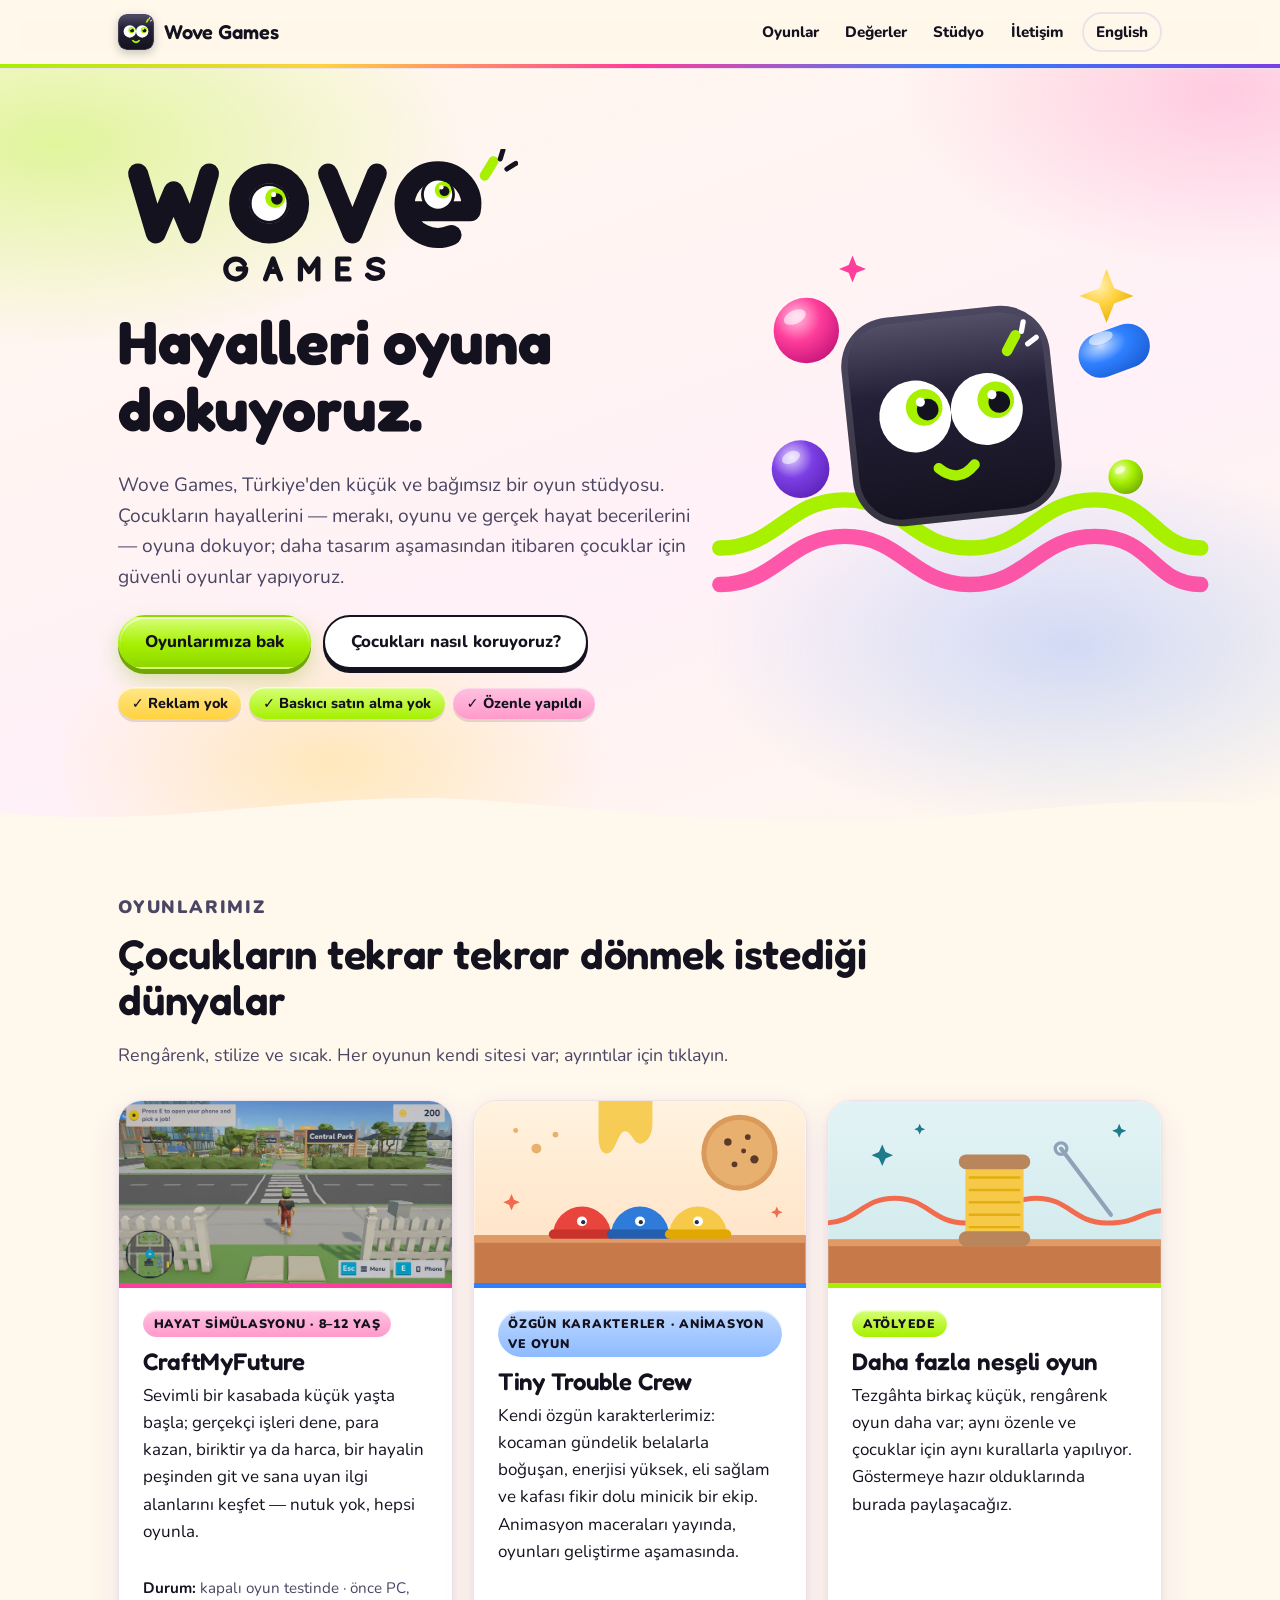
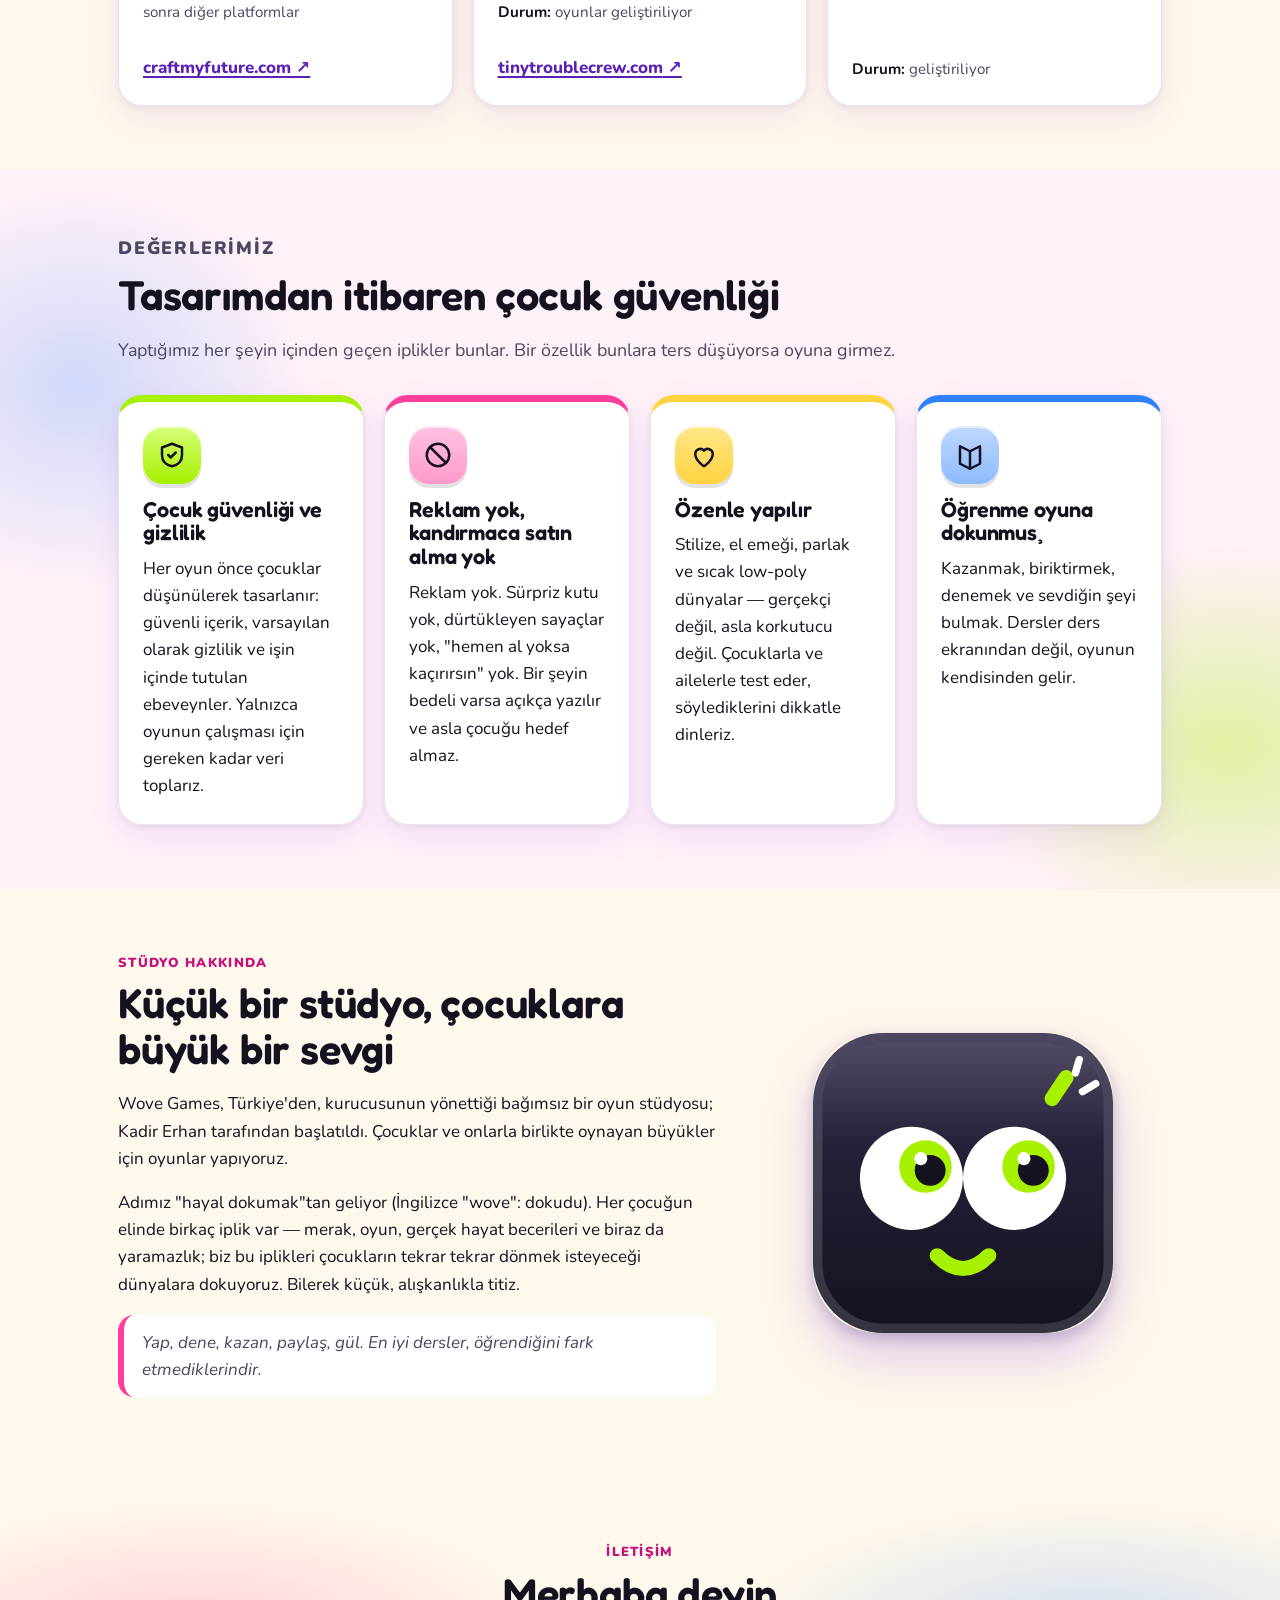
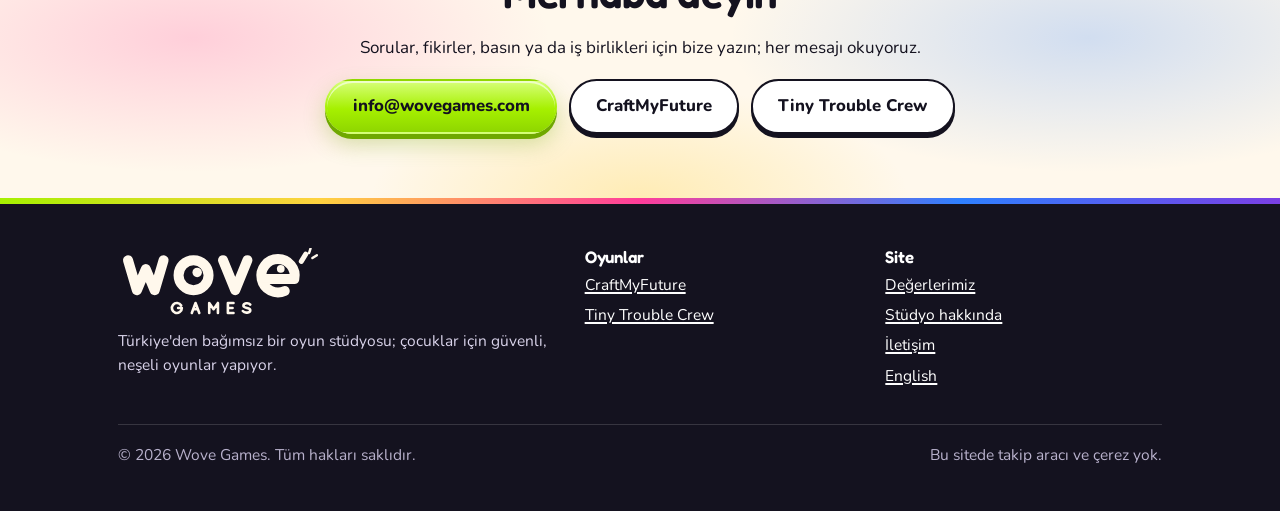
==== commit 2dee204d: "Contact: info@wovegames.com replaces the "coming soon" placeholder (EN + TR) Co-Authored-By: Claude " ====
--- a/tr/index.html
+++ b/tr/index.html
@@ -10,14 +10,14 @@
 <link rel="alternate" hreflang="tr" href="https://wovegames.com/tr/">
 <link rel="alternate" hreflang="x-default" href="https://wovegames.com/">
 <meta name="theme-color" content="#A6F000">
-<link rel="icon" href="/favicon.svg" type="image/svg+xml">
-<link rel="apple-touch-icon" href="/assets/logo-mark-512.png">
+<link rel="icon" href="/favicon.svg?v=2" type="image/svg+xml">
+<link rel="apple-touch-icon" href="/assets/logo-mark-512.png?v=2">
 <meta property="og:type" content="website">
 <meta property="og:site_name" content="Wove Games">
 <meta property="og:title" content="Wove Games — Hayalleri oyuna dokuyoruz">
 <meta property="og:description" content="Türkiye'den küçük ve bağımsız bir oyun stüdyosu: CraftMyFuture, Tiny Trouble Crew ve atölyede hazırlanan başka neşeli oyunlar.">
 <meta property="og:url" content="https://wovegames.com/tr/">
-<meta property="og:image" content="https://wovegames.com/assets/og.png">
+<meta property="og:image" content="https://wovegames.com/assets/og.png?v=2">
 <meta property="og:image:width" content="1200">
 <meta property="og:image:height" content="630">
 <meta property="og:image:alt" content="Wove Games logosu: tombul, yuvarlak harflerle yazılmış wove kelimesi; o ve e harflerinden çizgi film gözleri bakıyor, altında GAMES yazıyor">
@@ -27,13 +27,13 @@
 <link rel="preconnect" href="https://fonts.googleapis.com">
 <link rel="preconnect" href="https://fonts.gstatic.com" crossorigin>
 <link rel="stylesheet" href="https://fonts.googleapis.com/css2?family=Fredoka:wght@600;700&family=Nunito:wght@400;700;800;900&display=swap">
-<link rel="stylesheet" href="/assets/css/site.css">
+<link rel="stylesheet" href="/assets/css/site.css?v=2">
 </head>
 <body>
 <a class="skip-link" href="#main">İçeriğe geç</a>
 <header class="site-header">
  <div class="wrap">
-  <a class="brand" href="/tr/"><img src="/assets/logo-mark.svg" alt="" width="36" height="36">Wove Games</a>
+  <a class="brand" href="/tr/"><img src="/assets/logo-mark.svg?v=2" alt="" width="36" height="36">Wove Games</a>
   <nav class="nav" aria-label="Ana menü">
    <ul><li><a href="#games">Oyunlar</a></li><li><a href="#values">Değerler</a></li><li><a href="#studio">Stüdyo</a></li><li><a href="#contact">İletişim</a></li></ul>
    <a class="lang" href="/" hreflang="en" lang="en">English</a>
@@ -183,7 +183,7 @@
    <p>Adımız "hayal dokumak"tan geliyor (İngilizce "wove": dokudu). Her çocuğun elinde birkaç iplik var — merak, oyun, gerçek hayat becerileri ve biraz da yaramazlık; biz bu iplikleri çocukların tekrar tekrar dönmek isteyeceği dünyalara dokuyoruz. Bilerek küçük, alışkanlıkla titiz.</p>
    <p class="weave-note">Yap, dene, kazan, paylaş, gül. En iyi dersler, öğrendiğini fark etmediklerindir.</p>
   </div>
-  <img class="about-mark" src="/assets/logo-mark.svg" alt="Wove Games işareti: koyu, köşeleri yuvarlatılmış bir karede fıstık yeşili irisli iki kocaman çizgi film gözü ve küçük fıstık yeşili bir gülümseme" width="300" height="300" loading="lazy">
+  <img class="about-mark" src="/assets/logo-mark.svg?v=2" alt="Wove Games işareti: koyu, köşeleri yuvarlatılmış bir karede fıstık yeşili irisli iki kocaman çizgi film gözü ve küçük fıstık yeşili bir gülümseme" width="300" height="300" loading="lazy">
  </div>
 </section>
 
@@ -191,13 +191,12 @@
  <div class="wrap">
   <p class="eyebrow">İletişim</p>
   <h2 id="contact-title">Merhaba deyin</h2>
-  <p>Stüdyo e-posta adresimiz yolda. O zamana kadar bize en kolay oyunlarımızın kendi siteleri üzerinden ulaşabilirsiniz.</p>
-  <!-- TODO: contact email -->
+  <p>Sorular, fikirler, basın ya da iş birlikleri için bize yazın; her mesajı okuyoruz.</p>
   <div class="links">
+   <a class="btn btn-primary" href="mailto:info@wovegames.com">info@wovegames.com</a>
    <a class="btn btn-outline" href="https://craftmyfuture.com/tr/" rel="noopener">CraftMyFuture</a>
    <a class="btn btn-outline" href="https://tinytroublecrew.com/tr/" rel="noopener">Tiny Trouble Crew</a>
   </div>
-  <p class="placeholder">İletişim bilgileri yakında</p>
  </div>
 </section>
 </main>
